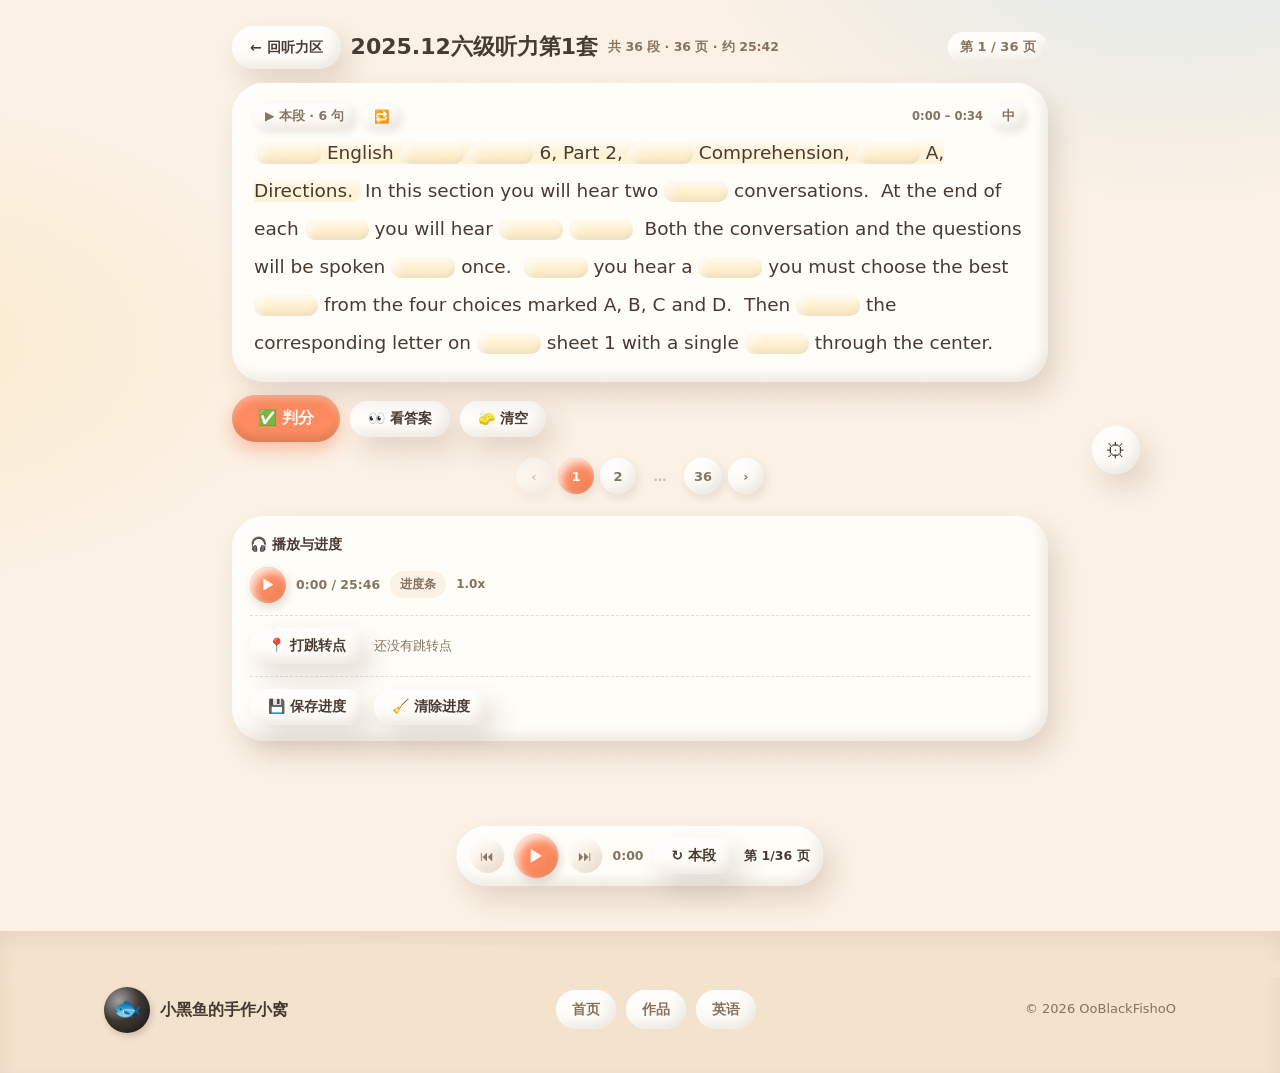
==== english/listening/cet6-202512-set1/index.html @ 692b30ed "新增：2025.12 六级听力第 2 套练习与英语区入口" ====
<!DOCTYPE html>
<html lang="zh-CN">
<head>
<meta charset="UTF-8">
<meta name="viewport" content="width=device-width, initial-scale=1.0">
<title>英语听力 · 小黑鱼的手作小窝</title>
<link rel="icon" type="image/svg+xml" href="../../../favicon.svg">
<link rel="stylesheet" href="../../../css/style.css">
<style>
/* ============ 听力练习页（v4）：正文为主，设置收进浮动球 ============ */
.wrap{max-width:860px;margin:0 auto;padding:26px 22px 110px}

/* ---- 顶部细栏 ---- */
.exbar{display:flex;align-items:center;gap:10px;flex-wrap:wrap;margin-bottom:14px}
.exbar .ttl{font-size:clamp(18px,2.6vw,22px);font-weight:900;margin:0;line-height:1.35}
.exbar .meta{font-size:12.5px;font-weight:700;color:var(--ink-soft)}
.exbar .pgn{margin-left:auto;font-size:13px;font-weight:900;color:var(--ink-soft);white-space:nowrap;padding:4px 12px;border-radius:999px;background:var(--white);box-shadow:var(--clay-in-light),var(--clay-in-dark)}

/* ---- 正文卡 ---- */
.paper{padding:18px 22px}
.ppage[hidden]{display:none}
.ppage{animation:pagein .35s var(--spring)}
@keyframes pagein{from{opacity:0;transform:translateY(10px)}to{opacity:1;transform:none}}
.seg{padding:14px 0}
.seg:first-child{padding-top:2px}
.pgsub{font-size:11.5px;font-weight:800;color:var(--ink-soft);letter-spacing:.02em;margin:0 0 2px}
.seg:last-child{padding-bottom:2px}
.seg+.seg{border-top:1px dashed rgba(93,63,43,.18)}
.segbar{display:flex;align-items:center;gap:8px;flex-wrap:wrap;margin-bottom:4px}
.segbtn{font-family:var(--font);font-size:12.5px;font-weight:800;color:var(--ink-soft);
  background:var(--white);border:0;border-radius:999px;padding:5px 11px;cursor:pointer;
  box-shadow:2px 3px 7px rgba(93,63,43,.1),var(--clay-in-light),var(--clay-in-dark);
  transition:transform .18s var(--spring),color .18s,background .18s}
.segbtn:hover{color:var(--ink);transform:translateY(-1px)}
.segbtn:active{transform:scale(.94)}
.seg.looping .loopBtn{background:var(--coral);color:#fff}
.seg .time{font-size:11.5px;font-weight:700;color:var(--ink-soft);margin-left:auto}
.text{font-size:18.5px;line-height:2.05;word-break:break-word}
.srun{display:inline;border-radius:10px;padding:1px 3px;transition:background .25s}
.text.zh-on .srun{display:inline-block;vertical-align:top;max-width:100%}
.srun.cur{background:#FFF3D6;box-shadow:var(--clay-in-light)}
.zh{display:block;font-size:13.5px;color:var(--ink-soft);margin:2px 0 3px;padding-left:9px;
  line-height:1.6;border-left:2px solid rgba(93,63,43,.14)}
.zh.hidden{display:none}

/* ---- 填空框 ---- */
input.blank{border:0;background:#FFF0CC;padding:1px 8px;font-size:16px;font-family:var(--font);
  width:auto;min-width:3.8em;text-align:center;border-radius:10px;color:var(--ink);font-weight:700;
  box-shadow:var(--clay-in-light),inset 0 -3px 6px rgba(93,63,43,.12)}
input.blank:focus{outline:0;background:var(--butter)}
input.blank.ok{background:#DFF5E9;box-shadow:var(--clay-in-light),inset 0 -3px 6px rgba(39,153,84,.22)}
input.blank.bad{background:#FFE4EC;box-shadow:var(--clay-in-light),inset 0 -3px 6px rgba(226,75,74,.22)}

/* ---- 判分操作条 ---- */
.actionbar{display:flex;align-items:center;gap:10px;flex-wrap:wrap;margin:14px 0 0}
.score-chip{display:inline-block;padding:7px 18px;border-radius:999px;background:var(--butter);
  font-weight:900;font-size:13.5px;margin-left:auto;
  box-shadow:var(--clay-in-light),var(--clay-in-dark),3px 5px 10px rgba(93,63,43,.15)}

/* ---- 翻页（窗口 + 省略号） ---- */
.pager{display:flex;align-items:center;justify-content:center;gap:6px;flex-wrap:wrap;margin:16px 0 4px}
.pg{min-width:36px;height:36px;padding:0 10px;border:0;border-radius:999px;background:var(--white);
  color:var(--ink-soft);font-family:var(--font);font-size:13px;font-weight:900;cursor:pointer;
  box-shadow:2px 4px 9px rgba(93,63,43,.12),var(--clay-in-light),var(--clay-in-dark);
  transition:transform .18s var(--spring),background .18s,color .18s}
.pg:hover{transform:translateY(-2px)}
.pg:active{transform:scale(.94)}
.pg.on{background:var(--coral);color:#fff}
.pg:disabled{opacity:.4;cursor:default;transform:none}
.pg.gap{background:none;box-shadow:none;cursor:default;color:var(--ink-soft)}

/* ---- 浮动设置球 ---- */
.fab{position:fixed;right:16px;bottom:92px;z-index:70}
.fab-btn{position:relative;width:48px;height:48px;border:0;border-radius:50%;background:var(--white);
  color:var(--ink);font-size:20px;cursor:pointer;box-shadow:var(--clay-shadow),var(--clay-in-light),var(--clay-in-dark);
  transition:transform .2s var(--spring)}
.fab-btn:hover{transform:translateY(-2px) rotate(8deg)}
.fab-btn:active{transform:scale(.94)}
.fab-panel{position:absolute;right:0;bottom:58px;width:min(320px,calc(100vw - 28px));max-height:82vh;overflow:auto;
  background:var(--white);border-radius:20px;padding:14px 16px;
  box-shadow:0 18px 44px rgba(93,63,43,.28),var(--clay-in-light);
  opacity:0;transform:translateY(10px) scale(.97);transform-origin:bottom right;
  pointer-events:none;transition:opacity .2s,transform .22s var(--spring)}
.fab.open .fab-panel{opacity:1;transform:none;pointer-events:auto}
.fp-head{display:flex;align-items:center;justify-content:space-between;font-size:14px;font-weight:900;margin-bottom:8px}
.fp-close{border:0;background:none;font-size:18px;line-height:1;color:var(--ink-soft);cursor:pointer;padding:0 2px}
.fp-group{padding-top:10px;border-top:1px dashed rgba(93,63,43,.16)}
.fp-group:first-of-type{border-top:0;padding-top:0}
.fp-label{font-size:11.5px;font-weight:900;color:var(--ink-soft);margin-bottom:6px}
.fp-chips{display:flex;flex-wrap:wrap;gap:5px}
.opt{border:0;border-radius:999px;padding:5px 10px;font-family:var(--font);font-size:12px;font-weight:800;
  color:var(--ink-soft);background:var(--bg);cursor:pointer;transition:background .18s,color .18s,transform .18s var(--spring)}
.opt:hover{transform:translateY(-1px);color:var(--ink)}
.opt.on{background:var(--coral);color:#fff}
.fp-more{border:0;background:none;padding:0;font-family:var(--font);font-size:11.5px;font-weight:900;
  color:var(--ink-soft);cursor:pointer;margin-top:8px}
.fp-more:hover{color:var(--ink)}
.fp-adv{margin-top:8px;display:flex;flex-direction:column;gap:8px}
.fp-adv[hidden]{display:none}
.fp-row{display:flex;align-items:center;gap:6px;flex-wrap:wrap;font-size:12px;font-weight:800;color:var(--ink-soft)}
.fp-row input[type=number]{width:58px;padding:4px 8px;border:0;border-radius:999px;background:var(--bg);
  font-family:var(--font);font-size:12px;font-weight:800;color:var(--ink);text-align:center;box-shadow:var(--clay-in-light)}
.fp-row input[type=number]:disabled{opacity:.45}

/* ---- 页底：播放与进度卡片 ---- */
.toolcard{margin-top:22px;padding:16px 18px}
.tc-head{font-size:14px;font-weight:900;margin-bottom:10px}
.tc-row{display:flex;align-items:center;gap:10px;flex-wrap:wrap;font-size:12.5px}
.tc-row+.tc-row{margin-top:12px;padding-top:12px;border-top:1px dashed rgba(93,63,43,.18)}
.tc-time{font-size:12.5px;font-weight:800;color:var(--ink-soft);font-variant-numeric:tabular-nums;white-space:nowrap}
.tc-rate{font-size:12px;font-weight:900;color:var(--ink-soft)}
.tc-marks{display:flex;flex-wrap:wrap;align-items:center;gap:8px}
.tc-row[hidden]{display:none}
.tc-row.markform{gap:8px}
.tc-row.markform .marktime{font-weight:900;color:var(--ink-soft);white-space:nowrap}
.tc-row.markform input[type=text]{flex:1;min-width:130px;border:0;border-radius:999px;padding:6px 13px;
  font-family:var(--font);font-size:12.5px;font-weight:800;color:var(--ink);
  background:var(--bg);box-shadow:var(--clay-in-light),inset 0 -2px 5px rgba(93,63,43,.12)}
.tc-row.markform input[type=text]:focus{outline:0;background:var(--butter)}
.tc-row.markform input[type=text]::placeholder{font-weight:700;color:var(--ink-soft);opacity:.75}
#audio{display:none}
#seek{flex:1;min-width:120px;height:10px;appearance:none;border-radius:999px;background:var(--bg);
  box-shadow:inset 2px 2px 5px rgba(93,63,43,.14),inset -2px -2px 5px #fff;cursor:pointer}
#seek::-webkit-slider-thumb{appearance:none;width:20px;height:20px;border-radius:50%;background:var(--coral);
  box-shadow:var(--clay-in-light),2px 3px 7px rgba(93,63,43,.25)}
#seek::-moz-range-thumb{width:20px;height:20px;border:0;border-radius:50%;background:var(--coral);
  box-shadow:2px 3px 7px rgba(93,63,43,.25)}
.hint{font-size:12.5px;color:var(--ink-soft)}
.mark{display:inline-flex;align-items:center;gap:3px}
.markbtn{border:0;border-radius:999px;padding:5px 11px;font-family:var(--font);font-size:12px;font-weight:800;
  color:var(--ink);background:var(--bg);cursor:pointer;
  box-shadow:var(--clay-in-light),var(--clay-in-dark);
  transition:transform .16s var(--spring),background .16s}
.markbtn:hover{transform:translateY(-1px);background:var(--butter)}
.markbtn:active{transform:scale(.94)}
.mark .del{cursor:pointer;color:var(--coral-deep);font-size:15px;font-weight:900;padding:0 2px;line-height:1}

/* ---- 吸底迷你播放条 ---- */
.minibar{position:fixed;left:50%;bottom:14px;transform:translate(-50%,140%);z-index:60;
  display:flex;align-items:center;gap:10px;padding:8px 14px;background:var(--white);border-radius:999px;
  box-shadow:var(--clay-shadow),var(--clay-in-light),var(--clay-in-dark);
  transition:transform .35s var(--spring);max-width:calc(100% - 20px)}
.minibar.show{transform:translate(-50%,0)}
.minibar .mb-time{font-size:12.5px;font-weight:800;color:var(--ink-soft);font-variant-numeric:tabular-nums}
.minibar .mb-page{font-size:12.5px;font-weight:800;color:var(--ink)}
.mb-main{width:44px;height:44px;flex:none;border:0;border-radius:50%;background:var(--coral);color:#fff;
  font-size:17px;line-height:1;cursor:pointer;box-shadow:var(--clay-in-light),var(--clay-in-dark),2px 4px 10px rgba(93,63,43,.2);
  transition:transform .18s var(--spring),background .18s}
.mb-main:hover{transform:translateY(-1px)}
.mb-main:active{transform:scale(.9)}
.mb-main.small{width:36px;height:36px;font-size:15px}
.mb-nav{width:34px;height:34px;flex:none;border:0;border-radius:50%;background:var(--bg);color:var(--ink-soft);
  font-size:14px;line-height:1;cursor:pointer;box-shadow:var(--clay-in-light),var(--clay-in-dark);
  transition:transform .18s var(--spring),color .18s}
.mb-nav:hover{color:var(--ink);transform:translateY(-1px)}
.mb-nav:active{transform:scale(.9)}

/* ---- 轻提示 ---- */
.toast{position:fixed;left:50%;bottom:158px;transform:translate(-50%,12px);z-index:90;
  background:var(--ink);color:var(--bg);font-size:13px;font-weight:800;padding:9px 18px;border-radius:999px;
  opacity:0;pointer-events:none;transition:opacity .2s,transform .25s var(--spring)}
.toast.show{opacity:.94;transform:translate(-50%,0)}

@media (max-width:600px){
  .wrap{padding:18px 14px 108px}
  .paper{padding:12px 14px}
  .text{font-size:16.5px;line-height:2}
  .pg{min-width:32px;height:32px;font-size:12px}
  .score-chip{margin-left:0}
  .fab{bottom:84px;right:12px}
}
@media (min-width:1040px){
  .fab{top:50%;bottom:auto;right:calc(50vw - 500px);transform:translateY(-50%)}
  .fab-panel{top:50%;bottom:auto;transform:translateY(-50%) scale(.97);transform-origin:right center}
  .fab.open .fab-panel{transform:translateY(-50%)}
}
@media (prefers-reduced-motion: reduce){
  .ppage{animation:none}
  .fab-panel,.drawer,.toast,.minibar{transition:none}
}
</style>
</head>
<body data-page="english">

<div class="wrap">
  <div class="exbar">
    <a class="clay-btn ghost small" href="../../listening.html">← 回听力区</a>
    <h1 class="ttl" id="ex-title">听力练习</h1>
    <span class="meta" id="ex-meta"></span>
    <span class="pgn" id="pageno">第 1 / 1 页</span>
  </div>

  <div class="clay-card paper" id="pages"></div>

  <div class="actionbar">
    <button class="clay-btn" id="check">✅ 判分</button>
    <button class="clay-btn ghost small" id="show">👀 看答案</button>
    <button class="clay-btn ghost small" id="clear">🧽 清空</button>
    <span class="score-chip" id="score" style="display:none"></span>
  </div>

  <div class="pager">
    <button class="pg" id="prevPage" title="上一页">‹</button>
    <span id="pgnums" style="display:contents"></span>
    <button class="pg" id="nextPage" title="下一页">›</button>
  </div>

  <div class="clay-card toolcard">
    <div class="tc-head">🎧 播放与进度</div>
    <div class="tc-row">
      <button class="mb-main small" id="tcPlay" type="button" title="播放 / 暂停">▶</button>
      <span class="tc-time" id="tcTime">0:00 / 0:00</span>
      <button class="opt" id="seekToggle" type="button">进度条</button>
      <span class="tc-rate" id="tcRate">1.0x</span>
    </div>
    <div class="tc-row" id="seekRow" hidden>
      <input type="range" id="seek" min="0" max="1000" step="1" value="0" aria-label="播放进度">
    </div>
    <div class="tc-row">
      <button class="clay-btn ghost small" id="addMark" type="button">📍 打跳转点</button>
      <span id="marks" class="tc-marks"></span>
    </div>
    <div class="tc-row markform" id="markForm" hidden>
      <span class="marktime" id="markTime"></span>
      <input type="text" id="markLabel" placeholder="起个名字，如：第 3 段开始">
      <button class="clay-btn ghost small" id="markCancel" type="button">取消</button>
      <button class="clay-btn small" id="markOk" type="button">保存</button>
    </div>
    <div class="tc-row">
      <button class="clay-btn ghost small" id="saveNow" type="button">💾 保存进度</button>
      <button class="clay-btn ghost small" id="clearProg" type="button">🧹 清除进度</button>
      <span class="hint" id="progInfo"></span>
    </div>
    <audio id="audio" preload="metadata"></audio>
  </div>
</div>

<!-- 浮动设置球 -->
<div class="fab" id="fab">
  <div class="fab-panel" id="fabPanel">
    <div class="fp-head"><span>⚙ 练习设置</span><button class="fp-close" id="fpClose" type="button" title="收起">×</button></div>

    <div class="fp-group">
      <div class="fp-label">每页</div>
      <div class="fp-chips" id="pageChips">
        <button class="opt" type="button" data-page="q">一页一材料</button>
        <button class="opt" type="button" data-page="1">1 段</button>
        <button class="opt" type="button" data-page="2">2 段</button>
        <button class="opt" type="button" data-page="3">3 段</button>
        <button class="opt" type="button" data-page="4">4 段</button>
      </div>
    </div>

    <div class="fp-group">
      <div class="fp-label">每段设置</div>
      <div class="fp-chips" id="segChips">
        <button class="opt" type="button" data-seg="full">无限制</button>
        <button class="opt" type="button" data-seg="pause">按停顿</button>
        <button class="opt" type="button" data-seg="1">逐句</button>
        <button class="opt" type="button" data-seg="2">2 句</button>
        <button class="opt" type="button" data-seg="3">3 句</button>
        <button class="opt" type="button" data-seg="4">4 句</button>
        <button class="opt" type="button" data-seg="6">6 句</button>
        <button class="opt" type="button" data-seg="8">8 句</button>
        <button class="opt" type="button" data-seg="12">12 句</button>
      </div>
    </div>

    <div class="fp-group">
      <div class="fp-label">播放速度</div>
      <div class="fp-chips" id="rateChips">
        <button class="opt" type="button" data-rate="0.5">0.5x</button>
        <button class="opt" type="button" data-rate="0.75">0.75x</button>
        <button class="opt" type="button" data-rate="1">1.0x</button>
        <button class="opt" type="button" data-rate="1.25">1.25x</button>
        <button class="opt" type="button" data-rate="1.5">1.5x</button>
      </div>
    </div>

    <div class="fp-group">
      <div class="fp-label">挖空密度</div>
      <div class="fp-chips" id="blankChips">
        <button class="opt" type="button" data-blank="low">少</button>
        <button class="opt" type="button" data-blank="mid">中</button>
        <button class="opt" type="button" data-blank="high">多</button>
      </div>
    </div>

    <div class="fp-group">
      <button class="fp-more" id="advToggle" type="button">高级 ›</button>
      <div class="fp-adv" id="advBox" hidden>
        <div class="fp-row"><span>挖空方式</span>
          <span class="fp-chips" id="modeChips">
            <button class="opt" type="button" data-mode="random">随机</button>
            <button class="opt" type="button" data-mode="everyN">每隔 N 词</button>
            <button class="opt" type="button" data-mode="rare">生词优先</button>
          </span>
        </div>
        <div class="fp-row"><span>每隔</span><input type="number" id="everyN" min="1" max="30" value="7"><span>个词挖一个</span></div>
        <div class="fp-chips">
          <button class="opt" type="button" id="skipChip">跳过短词</button>
          <button class="opt" type="button" id="followChip">自动滚到当前句</button>
        </div>
        <div class="fp-row"><span>自定义段长</span><input type="number" id="customSeg" min="1" max="12" value="5">
          <button class="opt" type="button" id="applyCustom">应用</button></div>
        <div class="fp-chips"><button class="opt" type="button" id="reblank">🔁 重新挖空</button></div>
      </div>
    </div>

    <div class="fp-group">
      <div class="fp-chips"><button class="opt" type="button" id="openPlayer">🎧 全文播放器 / 跳转点 / 进度</button></div>
    </div>
  </div>

  <button class="fab-btn" id="fabBtn" type="button" aria-expanded="false" aria-controls="fabPanel" title="练习设置">⚙</button>
</div>

<!-- 吸底迷你播放条 -->
<div class="minibar" id="minibar">
  <button class="mb-nav" id="mb-prev" type="button" title="上一句">⏮</button>
  <button class="mb-main" id="mb-play" type="button" title="播放 / 暂停">▶</button>
  <button class="mb-nav" id="mb-next" type="button" title="下一句">⏭</button>
  <span class="mb-time" id="mb-time">0:00</span>
  <button class="clay-btn ghost small" id="mb-replay" type="button">↻ 本句</button>
  <span class="mb-page" id="mb-page"></span>
</div>

<div class="toast" id="toast"></div>

<footer class="footer">
  <svg class="footer-wave" viewBox="0 0 1440 46" preserveAspectRatio="none" aria-hidden="true">
    <path d="M0,46 C240,6 480,6 720,26 C960,46 1200,10 1440,30 L1440,46 Z" fill="#F3E3CC"/>
  </svg>
  <div class="footer-inner">
    <div class="footer-logo"><span class="ava">🐟</span><span>小黑鱼的手作小窝</span></div>
    <div class="footer-links">
      <a href="../../../index.html">首页</a>
      <a href="../../../works.html">作品</a>
      <a href="../../../english.html">英语</a>
    </div>
    <p class="footer-copy">© 2026 OoBlackFishoO</p>
  </div>
</footer>

<script src="data.js"></script>
<script src="../../../js/clay.js"></script>
<script>
/* ============================================================
   听力练习页（v4）
   - 正文为唯一主角；段长/速度/挖空/播放器全收进右下浮动设置球
   - 设置全站共享（localStorage: listen-settings-v1），进度按练习独立（listen2.<hash>）
   - 段长 1~12 句可选（另支持自定义），填空 id 用「全局句号.词号」，改段长不丢答案
   数据：window.__EXERCISE__ = { title, audio, paragraphsPerPage,
          paragraphs:[{sentences:[{start,end,words:[{w,s,e}],zh}]}] }
   ============================================================ */
(function () {
  "use strict";
  var EX = window.__EXERCISE__ || {};
  var PARAS = EX.paragraphs || [];
  var FLAT = [];
  PARAS.forEach(function (p) {
    p.sentences.forEach(function (s) { s._fi = FLAT.length; FLAT.push(s); });
  });

  var SEGS = [], PAGES = [], NP = 1;
  var reduce = window.matchMedia("(prefers-reduced-motion: reduce)").matches;
  var $ = function (id) { return document.getElementById(id); };
  var audio = $("audio");

  var page = 0, curSen = null, loopSeg = null;
  var MARKS = [], STORE_KEY = null, SET_KEY = "listen-settings-v2";
  var lastAuto = 0, saveTimer = null, toastTimer = null;
  var holdPage = false;      /* 手动翻页后先不跟着音频自动跳页 */

  /* 全站共享的设置：page = 每页放什么，seg = 段内怎么切 */
  var SET = { page: "q", seg: "full", rate: 1, follow: true, blank: "mid", mode: "random", skip: true, everyN: 7 };
  var DENSITY = { low: 25, mid: 45, high: 70 };
  var DENSITY_LABEL = { low: "少（25%）", mid: "中（45%）", high: "多（70%）" };

  /* ---------- 工具 ---------- */
  function norm(w) { return w.toLowerCase().replace(/[^a-z0-9']/g, ""); }
  function fmt(sec) { sec = Math.max(0, Math.round(sec)); return Math.floor(sec / 60) + ":" + String(sec % 60).padStart(2, "0"); }
  /* 填空框宽度：按「答案」和「已输入的文本」实际像素宽度自适应 */
  var MEAS = null;
  function textW(t) {
    t = t || "";
    if (!MEAS) {
      MEAS = document.createElement("span");
      MEAS.style.cssText = "position:absolute;left:-9999px;top:0;visibility:hidden;white-space:pre;font-weight:700;font-size:16px;font-family:" +
        (getComputedStyle(document.body).fontFamily || "sans-serif");
      document.body.appendChild(MEAS);
    }
    MEAS.textContent = t;
    return MEAS.getBoundingClientRect().width;
  }
  function fitBlank(inp, forAnswer) {
    var v = forAnswer ? (inp.dataset.ans || "") : (inp.value || "");
    /* 空着就是默认小方块（删空即缩回）；有内容才按实际像素加宽，打多长显示多长 */
    inp.style.width = v.trim() ? Math.ceil(textW(v) + 18) + "px" : "64px";
  }
  /* 跳转播放：等元数据就绪再设 currentTime，避免「点哪段都从头播」 */
  function seekPlay(t) {
    holdPage = false;
    var go = function () {
      try { audio.currentTime = Math.max(0, t); } catch (e) {}
      var p = audio.play();
      if (p && p.catch) p.catch(function () {});
    };
    if (audio.readyState >= 1) go();
    else audio.addEventListener("loadedmetadata", go, { once: true });
  }
  function hash(s) { var h = 0; for (var i = 0; i < s.length; i++) h = (h * 31 + s.charCodeAt(i)) >>> 0; return h.toString(36); }
  var STOP = new Set(("a an the and or but if then else of to in on at by for with from as is are was were be been being am do does did have has had i you he she it we they me him her us them my your his their our its this that these those not no will would can could should may might must shall too very just so such up down out off over under again more most other some any all each every both few little much who whom which what when where why how").split(" "));

  function toast(msg) {
    var t = $("toast");
    t.textContent = msg;
    t.classList.add("show");
    clearTimeout(toastTimer);
    toastTimer = setTimeout(function () { t.classList.remove("show"); }, 2200);
  }

  /* ---------- 标题与时长 ---------- */
  document.title = (EX.title || "听力练习") + " · 小黑鱼的手作小窝";
  $("ex-title").textContent = EX.title || "听力练习";
  var totalDur = 0;
  FLAT.forEach(function (s) { if (s.end > totalDur) totalDur = s.end; });
  if (EX.audio) audio.src = EX.audio;

  /* ---------- 设置持久化（全站共享） ---------- */
  function loadSettings() {
    try {
      var raw = localStorage.getItem(SET_KEY);
      if (!raw) return;
      var o = JSON.parse(raw);
      for (var k in SET) { if (o[k] !== undefined && o[k] !== null) SET[k] = o[k]; }
    } catch (e) {}
  }
  function saveSettings() {
    try { localStorage.setItem(SET_KEY, JSON.stringify(SET)); } catch (e) {}
  }
  function syncChips() {
    var pageBtns = $("pageChips").querySelectorAll(".opt");
    for (var p = 0; p < pageBtns.length; p++) pageBtns[p].classList.toggle("on", pageBtns[p].dataset.page === String(SET.page));
    var segBtns = $("segChips").querySelectorAll(".opt");
    for (var i = 0; i < segBtns.length; i++) segBtns[i].classList.toggle("on", segBtns[i].dataset.seg === String(SET.seg));
    var rateBtns = $("rateChips").querySelectorAll(".opt");
    for (var j = 0; j < rateBtns.length; j++) rateBtns[j].classList.toggle("on", Number(rateBtns[j].dataset.rate) === Number(SET.rate));
    var blankBtns = $("blankChips").querySelectorAll(".opt");
    for (var k = 0; k < blankBtns.length; k++) blankBtns[k].classList.toggle("on", blankBtns[k].dataset.blank === SET.blank);
    var modeBtns = $("modeChips").querySelectorAll(".opt");
    for (var m = 0; m < modeBtns.length; m++) modeBtns[m].classList.toggle("on", modeBtns[m].dataset.mode === SET.mode);
    $("skipChip").classList.toggle("on", !!SET.skip);
    $("followChip").classList.toggle("on", !!SET.follow);
    $("everyN").value = SET.everyN;
    $("everyN").disabled = SET.mode !== "everyN";
    audio.playbackRate = Number(SET.rate) || 1;
    $("tcRate").textContent = (Number(SET.rate) === 1 ? "1.0" : String(SET.rate)) + "x";
    saveSettings();
  }

  /* ---------- 材料：播报标记硬断 ---------- */
  var QBREAK = /^(Questions?|Section|Conversation|Passage|Recording)\b/i;
  function buildMats() {
    var mats = [], cur = [];
    FLAT.forEach(function (s) {
      if (cur.length && QBREAK.test((s.text || "").trim())) { mats.push(cur); cur = []; }
      cur.push(s);
    });
    if (cur.length) mats.push(cur);
    return mats;
  }

  /* ---------- 每段设置：无限制 / 按停顿 / 每 N 句 ---------- */
  var PAGE_CAP = 24;      /* 一页最多句数；「无限制」就按它把段填满 */
  function splitMaterial(arr) {
    var res = [], i;
    if (SET.seg === "full") {
      for (i = 0; i < arr.length; i += PAGE_CAP) res.push(arr.slice(i, i + PAGE_CAP));
      return res;
    }
    if (SET.seg !== "pause") {
      var n = Math.min(12, Math.max(1, parseInt(SET.seg, 10) || 1));
      for (i = 0; i < arr.length; i += n) res.push(arr.slice(i, i + n));
      return res;
    }
    var part = [], t0 = arr[0].start;
    arr.forEach(function (s) {
      if (part.length) {
        var prev = part[part.length - 1];
        if (s.start - prev.end > 1.5 || part.length >= 4 || prev.end - t0 > 40) {
          res.push(part); part = []; t0 = s.start;
        }
      }
      part.push(s);
    });
    if (part.length) res.push(part);
    return res;
  }

  /* ---------- 组装段与页 ---------- */
  function buildSegs() {
    SEGS = []; PAGES = [];
    var mats = buildMats();
    mats.forEach(function (m) {
      var units = splitMaterial(m).map(function (u) { return { sentences: u }; });
      if (SET.page !== "q") { units.forEach(function (u) { SEGS.push(u); }); return; }
      /* 一页一材料：超过 PAGE_CAP 句就在段边界处分页，标注「本材料 k/n」 */
      var chunks = [], cur = [], cnt = 0;
      units.forEach(function (u) {
        if (cnt && cnt + u.sentences.length > PAGE_CAP) { chunks.push(cur); cur = []; cnt = 0; }
        cur.push(u); cnt += u.sentences.length;
      });
      if (cur.length) chunks.push(cur);
      chunks.forEach(function (c, ci) {
        c.forEach(function (u) { SEGS.push(u); });
        PAGES.push({ segs: c, sub: chunks.length > 1 ? (ci + 1) + "/" + chunks.length : null });
      });
    });
    if (SET.page !== "q") {
      var per = Math.max(1, parseInt(SET.page, 10) || 1);
      for (var j = 0; j < SEGS.length; j += per) PAGES.push({ segs: SEGS.slice(j, j + per), sub: null });
    }
    NP = Math.max(PAGES.length, 1);
    page = Math.min(page, NP - 1);
    $("ex-meta").textContent = "共 " + SEGS.length + " 段 · " + NP + " 页 · 约 " + fmt(totalDur);
  }

  /* ---------- 挖空 ---------- */
  var BLANKS = {};
  function densityVal() {
    if (SET.mode === "everyN") return Math.min(30, Math.max(1, parseInt(SET.everyN, 10) || 7));
    return DENSITY[SET.blank] || 45;
  }
  function blankSelection() {
    var mode = SET.mode, skip = !!SET.skip, d = densityVal();
    var all = [], freq = {};
    FLAT.forEach(function (s) {
      (s.words || []).forEach(function (w, wi) {
        if (!/[A-Za-z0-9]/.test(w.w)) return;
        var low = w.w.toLowerCase();
        freq[low] = (freq[low] || 0) + 1;
        all.push({ id: s._fi + "." + wi, low: low, len: w.w.length });
      });
    });
    all.forEach(function (o) { o.f = freq[o.low]; });
    var sel = {};
    if (mode === "everyN") {
      var N = d, counter = 0;
      all.forEach(function (o) {
        if (skip && (o.len < 3 || STOP.has(o.low))) return;
        counter++; if (counter % N === 0) sel[o.id] = 1;
      });
    } else if (mode === "rare") {
      var cands = all.filter(function (o) { return !(skip && (o.len < 4 || STOP.has(o.low))); });
      cands.sort(function (a, b) { return (a.f - b.f) || (b.len - a.len); });
      var k = Math.max(1, Math.floor(d / 100 * cands.length));
      cands.slice(0, k).forEach(function (o) { sel[o.id] = 1; });
    } else {
      all.forEach(function (o) {
        if (skip && (o.len < 3 || STOP.has(o.low))) return;
        if (Math.random() < d / 100) sel[o.id] = 1;
      });
    }
    return sel;
  }

  /* ---------- 渲染正文 ---------- */
  var SENTENCES = [];       /* {el,start,end,page} 跟听高亮 */
  function appendWords(host, s, sel) {
    (s.words || []).forEach(function (w, wi) {
      var gid = s._fi + "." + wi;
      if (sel[gid]) {
        BLANKS[gid] = w.w;
        var inp = document.createElement("input");
        inp.className = "blank"; inp.dataset.id = gid; inp.dataset.ans = w.w;
        fitBlank(inp);
        inp.setAttribute("aria-label", "填空");
        inp.setAttribute("autocomplete", "off");
        inp.setAttribute("autocorrect", "off");
        inp.setAttribute("autocapitalize", "off");
        inp.spellcheck = false;
        host.appendChild(inp);
      } else {
        host.appendChild(document.createTextNode(w.w));
      }
      host.appendChild(document.createTextNode(" "));
    });
    if (!s.words || !s.words.length) host.textContent = s.text || "";
  }

  function renderPages(sel) {
    var host = $("pages"); host.innerHTML = ""; SENTENCES = []; BLANKS = {};
    PAGES.forEach(function (pgo, pi) {
      var pg = document.createElement("div");
      pg.className = "ppage"; pg.hidden = pi !== 0;
      if (pgo.sub) {
        var sub = document.createElement("div");
        sub.className = "pgsub"; sub.textContent = "本材料 · " + pgo.sub;
        pg.appendChild(sub);
      }
      pgo.segs.forEach(function (seg) {
        var sents = seg.sentences;
        var multi = sents.length > 1;
        var box = document.createElement("div");
        box.className = "seg";
        var t0 = sents[0].start, t1 = sents[sents.length - 1].end;
        var bar = document.createElement("div"); bar.className = "segbar";
        bar.innerHTML = '<button class="segbtn play" type="button">▶ ' + (multi ? ("本段 · " + sents.length + " 句") : "本句") + '</button>' +
          '<button class="segbtn loopBtn" type="button" title="循环' + (multi ? "本段" : "这句") + '">🔁</button>' +
          '<span class="time">' + fmt(t0) + ' – ' + fmt(t1) + '</span>';
        var hasZh = sents.some(function (s) { return s.zh; });
        if (hasZh) {
          var zb = document.createElement("button");
          zb.className = "segbtn zhBtn"; zb.type = "button"; zb.textContent = "中";
          bar.appendChild(zb);
        }
        var text = document.createElement("div"); text.className = "text";
        var zhs = [], spans = [];
        sents.forEach(function (s) {
          var sp = document.createElement("span"); sp.className = "srun";
          text.appendChild(sp); text.appendChild(document.createTextNode(" "));
          spans.push(sp);
          appendWords(sp, s, sel);
          if (s.zh) {
            var zh = document.createElement("span"); zh.className = "zh hidden"; zh.textContent = s.zh;
            sp.appendChild(zh); zhs.push(zh);
          }
        });
        box.appendChild(bar); box.appendChild(text);
        bar.querySelector(".play").addEventListener("click", function () { seekPlay(t0); });
        bar.querySelector(".loopBtn").addEventListener("click", function () {
          var on = !box.classList.contains("looping");
          box.classList.toggle("looping", on);
          if (on) { loopSeg = { start: t0, end: t1 }; seekPlay(t0); }
          else if (loopSeg && loopSeg.start === t0) { loopSeg = null; }
        });
        var zhB = bar.querySelector(".zhBtn");
        if (zhB) zhB.addEventListener("click", function () {
          var on = !text.classList.contains("zh-on");
          text.classList.toggle("zh-on", on);
          zhB.classList.toggle("on", on);
          zhs.forEach(function (z) { z.classList.toggle("hidden", !on); });
        });
        pg.appendChild(box);
        sents.forEach(function (s, idx) {
          SENTENCES.push({ el: spans[idx], idx: s._fi, start: s.start, end: s.end, page: pi, segStart: t0, segLen: sents.length });
        });
      });
      host.appendChild(pg);
    });
    showPage(page, false);
  }

  /* ---------- 翻页：窗口 + 省略号 ---------- */
  function pageList(n, cur) {
    var out = [], i;
    if (n <= 7) { for (i = 0; i < n; i++) out.push(i); return out; }
    var idx = [0, n - 1];
    for (var d = -1; d <= 1; d++) {
      var p = cur + d;
      if (p >= 0 && p < n && idx.indexOf(p) < 0) idx.push(p);
    }
    idx.sort(function (a, b) { return a - b; });
    var res = [];
    idx.forEach(function (v, k) {
      if (k > 0 && v - idx[k - 1] > 1) res.push(-1);
      res.push(v);
    });
    return res;
  }
  function renderPager() {
    var box = $("pgnums"); box.innerHTML = "";
    pageList(NP, page).forEach(function (v) {
      var b = document.createElement("button");
      b.type = "button"; b.className = "pg";
      if (v === -1) {
        b.classList.add("gap"); b.textContent = "…"; b.disabled = true;
      } else {
        b.textContent = String(v + 1);
        b.title = "第 " + (v + 1) + " 页";
        if (v === page) b.classList.add("on");
        b.addEventListener("click", (function (k) { return function () { showPage(k, true); }; })(v));
      }
      box.appendChild(b);
    });
    $("prevPage").disabled = page === 0;
    $("nextPage").disabled = page === NP - 1;
  }

  /* 翻页不抢滚动：只有翻页按钮会跑出视口时才滚，且只滚到「刚好看见」 */
  function keepPagerInView() {
    var bar = document.querySelector(".pager");
    if (!bar) return;
    var r = bar.getBoundingClientRect(), vh = window.innerHeight, dy = 0;
    if (r.bottom > vh - 12) dy = r.bottom - vh + 12;
    else if (r.top < 12) dy = r.top - 12;
    if (dy) window.scrollBy({ top: dy, behavior: reduce ? "auto" : "smooth" });
  }

  function showPage(n, scroll) {
    page = Math.max(0, Math.min(NP - 1, n));
    var pgs = document.querySelectorAll(".ppage");
    for (var i = 0; i < pgs.length; i++) pgs[i].hidden = i !== page;
    document.querySelectorAll(".srun.cur").forEach(function (el) { el.classList.remove("cur"); });
    document.querySelectorAll(".seg.looping").forEach(function (el) { el.classList.remove("looping"); });
    curSen = null; loopSeg = null;
    $("pageno").textContent = "第 " + (page + 1) + " / " + NP + " 页";
    $("mb-page").textContent = "第 " + (page + 1) + "/" + NP + " 页";
    var segMulti = PAGES[page].segs.some(function (g) { return g.sentences.length > 1; });
    $("mb-replay").textContent = segMulti ? "↻ 本段" : "↻ 本句";
    renderPager();
    if (scroll !== false) { holdPage = true; keepPagerInView(); }
    updateFollow(true);
    saveState(true);
  }
  $("prevPage").addEventListener("click", function () { showPage(page - 1, true); });
  $("nextPage").addEventListener("click", function () { showPage(page + 1, true); });
  document.addEventListener("keydown", function (e) {
    var tag = document.activeElement && document.activeElement.tagName;
    if (tag === "INPUT" || tag === "TEXTAREA" || tag === "SELECT") return;
    if (e.key === "ArrowLeft") showPage(page - 1, true);
    else if (e.key === "ArrowRight") showPage(page + 1, true);
  });

  /* ---------- 跟听 ---------- */
  function updateFollow(force) {
    if (!SENTENCES.length) return;
    var t = audio.currentTime, found = null;
    for (var i = 0; i < SENTENCES.length; i++) {
      var s = SENTENCES[i];
      if (t >= s.start && t < s.end) { found = s; break; }
    }
    /* 播到下一段材料（下一页）时自动翻页；手动翻过页就先不跟，等用户再点播放/跳转 */
    if (!force && !holdPage && !audio.paused && found && found.page !== page) {
      showPage(found.page, false);
      var typing0 = document.activeElement && document.activeElement.tagName === "INPUT";
      if (SET.follow && !reduce && !typing0) found.el.scrollIntoView({ block: "center", behavior: "smooth" });
    }
    if (found !== curSen || force) {
      if (curSen) curSen.el.classList.remove("cur");
      curSen = found;
      if (curSen) {
        curSen.el.classList.add("cur");
        var typing = document.activeElement && document.activeElement.tagName === "INPUT";
        if (SET.follow && !reduce && !force && !typing) {
          curSen.el.scrollIntoView({ block: "center", behavior: "smooth" });
        }
      }
    }
  }

  /* 页底播放卡：自绘进度条 */
  var dragging = false;
  function dur() { return isFinite(audio.duration) && audio.duration > 0 ? audio.duration : totalDur; }
  function syncTransport() {
    $("tcTime").textContent = fmt(audio.currentTime) + " / " + fmt(dur());
    if (!dragging) $("seek").value = Math.round(audio.currentTime / Math.max(1, dur()) * 1000);
  }
  $("seek").addEventListener("pointerdown", function () { dragging = true; });
  $("seek").addEventListener("pointerup", function () { dragging = false; });
  $("seek").addEventListener("change", function () { dragging = false; });
  $("seek").addEventListener("input", function () {
    var d = dur();
    if (!d) return;
    holdPage = false;
    try { audio.currentTime = this.value / 1000 * d; } catch (e) {}
  });
  $("tcPlay").addEventListener("click", function () { $("mb-play").click(); });
  $("seekToggle").addEventListener("click", function () {
    var row = $("seekRow");
    row.hidden = !row.hidden;
    this.classList.toggle("on", !row.hidden);
  });
  audio.addEventListener("loadedmetadata", syncTransport);
  audio.addEventListener("timeupdate", function () {
    if (loopSeg && !audio.paused && audio.currentTime >= loopSeg.end) { audio.currentTime = loopSeg.start; }
    updateFollow(false);
    $("mb-time").textContent = fmt(audio.currentTime);
    syncTransport();
    if (!audio.paused && Date.now() - lastAuto > 8000) { lastAuto = Date.now(); saveState(true); }
  });
  audio.addEventListener("play", function () { $("mb-play").textContent = "⏸"; $("tcPlay").textContent = "⏸"; });
  audio.addEventListener("pause", function () { $("mb-play").textContent = "▶"; $("tcPlay").textContent = "▶"; saveState(true); });
  window.addEventListener("beforeunload", function () { saveState(true); });

  /* ---------- 迷你播放条 ---------- */
  $("mb-play").addEventListener("click", function () {
    if (audio.paused) { loopSeg = null; holdPage = false; audio.play(); } else audio.pause();
  });
  $("mb-replay").addEventListener("click", function () {
    /* 真·本段：从当前句所在段的段首重播；没有当前句就取本页第一段 */
    var t;
    if (curSen && curSen.page === page) t = curSen.segStart;
    else {
      var f = null;
      for (var i = 0; i < SENTENCES.length; i++) if (SENTENCES[i].page === page) { f = SENTENCES[i]; break; }
      t = f ? f.segStart : (MARKS.length ? MARKS[MARKS.length - 1].t : 0);
    }
    seekPlay(t);
  });
  /* 上一句 / 下一句：按句时间轴走，跨页时自动翻页 */
  function curIdx() {
    if (curSen) return curSen.idx;
    var t = audio.currentTime, best = -1, bestD = Infinity;
    SENTENCES.forEach(function (s) {
      if (s.page !== page) return;
      var d = Math.abs(s.start - t);
      if (d < bestD) { bestD = d; best = s.idx; }
    });
    return best;
  }
  function stepSen(dir) {
    var i = curIdx();
    if (i < 0) return;
    var j = Math.max(0, Math.min(FLAT.length - 1, i + dir));
    if (j === i) return;
    var pg = page;
    for (var k = 0; k < SENTENCES.length; k++) if (SENTENCES[k].idx === j) { pg = SENTENCES[k].page; break; }
    if (pg !== page) showPage(pg, true);
    seekPlay(FLAT[j].start);
  }
  $("mb-prev").addEventListener("click", function () { stepSen(-1); });
  $("mb-next").addEventListener("click", function () { stepSen(1); });
  $("minibar").classList.add("show");

  /* ---------- 浮动球 ---------- */
  var fab = $("fab"), fabBtn = $("fabBtn"), hideTimer = null;
  function setFab(open) {
    fab.classList.toggle("open", open);
    fabBtn.setAttribute("aria-expanded", open ? "true" : "false");
  }
  fabBtn.addEventListener("click", function () { setFab(!fab.classList.contains("open")); });
  $("fpClose").addEventListener("click", function () { setFab(false); });
  fab.addEventListener("pointerenter", function (e) { if (e.pointerType === "mouse") { clearTimeout(hideTimer); setFab(true); } });
  fab.addEventListener("pointerleave", function (e) {
    if (e.pointerType === "mouse") { hideTimer = setTimeout(function () { setFab(false); }, 280); }
  });
  document.addEventListener("keydown", function (e) { if (e.key === "Escape") setFab(false); });
  document.addEventListener("click", function (e) {
    if (!fab.contains(e.target) && fab.classList.contains("open")) setFab(false);
  });

  /* ---------- 设置项事件 ---------- */
  function rebuildBlanks(msg) {
    var kept = collect(), n = Object.keys(kept).length;
    renderPages(blankSelection());
    applyAnswers(kept);
    $("score").style.display = "none";
    showPage(page, false);
    saveState(true);
    if (msg) toast(msg + "（共 " + Object.keys(BLANKS).length + " 空" + (n ? "，保留 " + n + " 个已填" : "") + "）");
  }
  function changeSeg() {
    var kept = collect();
    buildSegs();
    renderPages(BLANKS);
    applyAnswers(kept);
    $("score").style.display = "none";
    showPage(page, false);
    saveState(true);
  }

  $("pageChips").addEventListener("click", function (e) {
    var b = e.target.closest(".opt"); if (!b) return;
    SET.page = b.dataset.page;
    syncChips(); changeSeg();
  });
  $("segChips").addEventListener("click", function (e) {
    var b = e.target.closest(".opt"); if (!b) return;
    SET.seg = b.dataset.seg;
    syncChips(); changeSeg();
  });
  $("rateChips").addEventListener("click", function (e) {
    var b = e.target.closest(".opt"); if (!b) return;
    SET.rate = Number(b.dataset.rate);
    syncChips();
  });
  $("blankChips").addEventListener("click", function (e) {
    var b = e.target.closest(".opt"); if (!b) return;
    if (SET.mode === "everyN") { toast("当前是「每隔 N 词」，密度档位不生效"); return; }
    SET.blank = b.dataset.blank;
    syncChips();
    rebuildBlanks("已按" + DENSITY_LABEL[SET.blank] + "重新挖空");
  });
  $("modeChips").addEventListener("click", function (e) {
    var b = e.target.closest(".opt"); if (!b) return;
    SET.mode = b.dataset.mode;
    syncChips();
    rebuildBlanks("已切换为「" + b.textContent + "」");
  });
  $("everyN").addEventListener("change", function () {
    SET.everyN = Math.min(30, Math.max(1, parseInt(this.value, 10) || 7));
    this.value = SET.everyN;
    if (SET.mode === "everyN") rebuildBlanks("已按每 " + SET.everyN + " 词挖一个重新挖空");
    saveSettings();
  });
  $("skipChip").addEventListener("click", function () {
    SET.skip = !SET.skip; syncChips(); rebuildBlanks("已" + (SET.skip ? "开启" : "关闭") + "跳过短词");
  });
  $("followChip").addEventListener("click", function () { SET.follow = !SET.follow; syncChips(); saveState(true); });
  $("applyCustom").addEventListener("click", function () {
    var n = Math.min(12, Math.max(1, parseInt($("customSeg").value, 10) || 5));
    $("customSeg").value = n;
    SET.seg = String(n);
    syncChips(); changeSeg();
  });
  $("reblank").addEventListener("click", function () {
    rebuildBlanks("已重新挖空");
  });
  $("advToggle").addEventListener("click", function () {
    var box = $("advBox");
    box.hidden = !box.hidden;
    this.textContent = box.hidden ? "高级 ›" : "收起 ‹";
  });

  /* ---------- 页底播放卡片 ---------- */
  $("openPlayer").addEventListener("click", function () {
    setFab(false);
    document.querySelector(".toolcard").scrollIntoView({ block: "center", behavior: reduce ? "auto" : "smooth" });
  });

  /* ---------- 跳转点 ---------- */
  function renderMarks() {
    var box = $("marks"); box.innerHTML = "";
    if (!MARKS.length) { box.innerHTML = '<span class="hint">还没有跳转点</span>'; return; }
    MARKS.forEach(function (m, i) {
      var wrap = document.createElement("span"); wrap.className = "mark";
      var b = document.createElement("button"); b.className = "markbtn"; b.type = "button";
      b.textContent = "📍 " + fmt(m.t) + " " + (m.label || "");
      b.addEventListener("click", function () { seekPlay(m.t); });
      var del = document.createElement("span"); del.className = "del"; del.textContent = "×"; del.title = "删除";
      del.addEventListener("click", function () { MARKS.splice(i, 1); renderMarks(); saveState(true); });
      wrap.appendChild(b); wrap.appendChild(del); box.appendChild(wrap);
    });
  }
  $("addMark").addEventListener("click", function () {
    $("markTime").textContent = "⏱ " + fmt(audio.currentTime) + "（" + (page + 1) + "/" + NP + " 页）";
    $("markLabel").value = fmt(audio.currentTime);
    $("markForm").hidden = false;
    setTimeout(function () { $("markLabel").focus(); $("markLabel").select(); }, 60);
  });
  function closeMark() { $("markForm").hidden = true; }
  $("markCancel").addEventListener("click", closeMark);
  $("markLabel").addEventListener("keydown", function (e) {
    if (e.key === "Enter") $("markOk").click();
    else if (e.key === "Escape") closeMark();
  });
  $("markOk").addEventListener("click", function () {
    var label = ($("markLabel").value || "").trim() || fmt(audio.currentTime);
    MARKS.push({ t: Math.round(audio.currentTime * 100) / 100, label: label });
    MARKS.sort(function (a, b) { return a.t - b.t; });
    renderMarks(); saveState(false);
    closeMark();
  });

  /* ---------- 进度（每个练习独立） ---------- */
  function collect() {
    var o = {};
    document.querySelectorAll("input.blank").forEach(function (i) { if (i.value.trim() !== "") o[i.dataset.id] = i.value; });
    return o;
  }
  function saveState(silent) {
    if (!STORE_KEY) return;
    try {
      localStorage.setItem(STORE_KEY, JSON.stringify({
        t: audio.currentTime, page: page, blanks: BLANKS, marks: MARKS, ans: collect()
      }));
      if (!silent) $("progInfo").textContent = "已保存（" + fmt(audio.currentTime) + "）";
    } catch (e) { if (!silent) $("progInfo").textContent = "无法保存进度"; }
  }
  function scheduleSave() { clearTimeout(saveTimer); saveTimer = setTimeout(function () { saveState(false); }, 700); }
  function applyAnswers(ans) {
    if (!ans) return 0;
    var n = 0;
    document.querySelectorAll("input.blank").forEach(function (i) {
      if (Object.prototype.hasOwnProperty.call(ans, i.dataset.id)) { i.value = ans[i.dataset.id]; fitBlank(i); n++; }
    });
    return n;
  }
  function loadState() {
    var st = null;
    try { var raw = localStorage.getItem(STORE_KEY); if (raw) st = JSON.parse(raw); } catch (e) {}
    if (!st) return false;
    MARKS = st.marks || []; renderMarks();
    buildSegs();
    renderPages(st.blanks || {});
    var n = applyAnswers(st.ans);
    if (typeof st.t === "number" && st.t > 1) {
      var restore = function () { try { audio.currentTime = st.t; } catch (e) {} };
      if (audio.readyState >= 1) restore();
      else audio.addEventListener("loadedmetadata", restore, { once: true });
    }
    if (typeof st.page === "number") showPage(st.page, false);
    $("progInfo").textContent = "已恢复上次进度：" + n + " 个已填答案";
    return true;
  }
  document.addEventListener("input", function (e) {
    if (e.target.classList && e.target.classList.contains("blank")) { fitBlank(e.target); scheduleSave(); }
  });
  $("saveNow").addEventListener("click", function () { saveState(false); });
  $("clearProg").addEventListener("click", function () {
    try { localStorage.removeItem(STORE_KEY); } catch (e) {}
    MARKS = []; renderMarks(); $("progInfo").textContent = "已清除本次进度";
  });

  /* ---------- 判分 ---------- */
  $("check").addEventListener("click", function () {
    var ins = document.querySelectorAll("input.blank"), correct = 0, filled = 0;
    var pageTotal = 0, pageOk = 0;
    ins.forEach(function (inp) {
      var onCurPage = inp.closest(".ppage") && !inp.closest(".ppage").hidden;
      var ans = inp.dataset.ans, val = inp.value.trim();
      inp.classList.remove("ok", "bad");
      if (val === "") { if (onCurPage) pageTotal++; return; }
      filled++; if (onCurPage) pageTotal++;
      if (norm(ans) === norm(val)) { inp.classList.add("ok"); correct++; if (onCurPage) pageOk++; }
      else { inp.classList.add("bad"); }
    });
    $("score").textContent = "本页 " + pageOk + "/" + pageTotal + " · 全篇 " + correct + "/" + filled + "（共 " + ins.length + " 空）";
    $("score").style.display = "inline-block";
    saveState(true);
  });
  $("show").addEventListener("click", function () {
    document.querySelectorAll("input.blank").forEach(function (i) {
      i.value = i.dataset.ans; i.classList.remove("bad"); i.classList.add("ok"); fitBlank(i, true);
    });
    $("score").textContent = "已展示全部答案"; $("score").style.display = "inline-block";
  });
  $("clear").addEventListener("click", function () {
    document.querySelectorAll("input.blank").forEach(function (i) {
      i.value = ""; i.classList.remove("ok", "bad"); fitBlank(i);
    });
    $("score").textContent = ""; $("score").style.display = "none";
    saveState(true);
  });

  /* ---------- 启动 ---------- */
  loadSettings();
  syncChips();
  renderMarks();
  syncTransport();
  if (!FLAT.length) {
    $("pages").innerHTML = '<div class="tip-card"><span class="ico">⚠️</span><span>没有找到练习数据（data.js 缺失或为空）。</span></div>';
    $("ex-meta").textContent = "";
  } else {
    STORE_KEY = "listen2." + hash((EX.title || "") + Math.round(totalDur) + "|" + FLAT.length);
    if (!loadState()) {
      buildSegs();
      renderPages(blankSelection());
    }
  }
})();
</script>
</body>
</html>
---- css/style.css ----
/* ============================================================
   小黑鱼的手作小窝 · 黏土风设计系统
   配色基准：奶油底 + 炭黑鱼身 + 珊瑚橙鱼鳍 + 柔和糖果色
   改颜色只需改 :root 里的变量
   ============================================================ */

:root {
  --bg: #FBF1E4;            /* 页面奶油底色 */
  --bg-deep: #F3E3CC;       /* 深一点的奶油（页脚） */
  --ink: #45392F;           /* 主文字：暖棕黑 */
  --ink-soft: #85715F;      /* 次要文字 */
  --white: #FFFDF8;         /* 卡片奶白 */

  --coral: #FF8A5E;         /* 珊瑚橙（主强调色） */
  --coral-deep: #F2703F;
  --butter: #FFD97E;        /* 奶油黄 */
  --mint: #7FD8AC;          /* 薄荷绿 */
  --sky: #9ED4F2;           /* 天空蓝 */
  --lilac: #C9B6F0;         /* 淡紫 */
  --pink: #FFB3C7;          /* 樱花粉 */

  --radius-lg: 32px;
  --radius-md: 22px;
  --radius-sm: 14px;

  /* 黏土质感三件套：外投影 + 内高光 + 内暗影 */
  --clay-shadow: 9px 14px 26px rgba(93, 63, 43, .16);
  --clay-shadow-hover: 12px 20px 34px rgba(93, 63, 43, .22);
  --clay-in-light: inset 4px 5px 9px rgba(255, 255, 255, .8);
  --clay-in-dark: inset -5px -6px 11px rgba(93, 63, 43, .1);

  /* Q弹回弹曲线 */
  --spring: cubic-bezier(.34, 1.56, .64, 1);

  --font: "Yuanti SC", "YouYuan", "Microsoft YaHei", "PingFang SC", system-ui, sans-serif;
}

* { box-sizing: border-box; }

html { scroll-behavior: smooth; }

body {
  margin: 0;
  font-family: var(--font);
  color: var(--ink);
  line-height: 1.75;
  background:
    radial-gradient(680px 400px at 92% -80px, rgba(158, 212, 242, .30), transparent 70%),
    radial-gradient(560px 340px at -100px 32%, rgba(255, 217, 126, .22), transparent 70%),
    var(--bg);
  overflow-x: hidden;
}

/* 全局黏土颗粒噪点（很淡） */
body::before {
  content: "";
  position: fixed;
  inset: 0;
  z-index: 999;
  pointer-events: none;
  opacity: .28;
  mix-blend-mode: soft-light;
  background-image: url("data:image/svg+xml,%3Csvg xmlns='http://www.w3.org/2000/svg' width='160' height='160'%3E%3Cfilter id='n'%3E%3CfeTurbulence type='fractalNoise' baseFrequency='0.9' numOctaves='2'/%3E%3C/filter%3E%3Crect width='160' height='160' filter='url(%23n)' opacity='0.55'/%3E%3C/svg%3E");
}

h1, h2, h3 { line-height: 1.3; margin: 0; }
p { margin: 0; }
a { color: inherit; text-decoration: none; }
img { max-width: 100%; }

::selection { background: var(--butter); color: var(--ink); }

/* ---------- 顶部黏土导航 ---------- */
.nav {
  position: sticky;
  top: 14px;
  z-index: 50;
  width: fit-content;
  max-width: calc(100% - 28px);
  margin: 14px auto 0;
  display: flex;
  align-items: center;
  gap: 6px;
  padding: 8px 12px;
  background: var(--white);
  border-radius: 999px;
  box-shadow: var(--clay-shadow), var(--clay-in-light), var(--clay-in-dark);
}

.nav-logo {
  display: flex;
  align-items: center;
  gap: 9px;
  padding: 6px 12px 6px 6px;
  font-weight: 900;
  cursor: pointer;
  user-select: none;
}

.nav-logo .ava {
  width: 38px;
  height: 38px;
  border-radius: 50%;
  line-height: 1;
  padding-bottom: 2px;
  background:
    radial-gradient(circle at 32% 30%, rgba(255, 255, 255, .55), transparent 46%),
    linear-gradient(135deg, #4A443F, #2E2A27);
  box-shadow: inset -2px -3px 6px rgba(0, 0, 0, .35), 2px 3px 6px rgba(93, 63, 43, .25);
  display: grid;
  place-items: center;
  font-size: 19px;
}

.nav-links { display: flex; gap: 4px; flex-wrap: wrap; }

.nav-link {
  padding: 8px 16px;
  border-radius: 999px;
  font-size: 15px;
  font-weight: 700;
  color: var(--ink-soft);
  transition: transform .18s var(--spring), background .18s, color .18s;
}

.nav-link:hover { color: var(--ink); transform: translateY(-2px) scale(1.04); }

.nav-link.active {
  color: #fff;
  background: var(--coral);
  box-shadow: inset 0 3px 5px rgba(255, 255, 255, .4), inset 0 -4px 6px rgba(0, 0, 0, .12), 2px 4px 8px rgba(242, 112, 63, .35);
}

/* ---------- 通用板块 ---------- */
.section { max-width: 1120px; margin: 0 auto; padding: 66px 24px 10px; }

.section-head { display: flex; align-items: center; gap: 14px; margin-bottom: 26px; flex-wrap: wrap; }

.badge {
  display: inline-flex;
  align-items: center;
  gap: 6px;
  padding: 6px 16px;
  border-radius: 999px;
  font-size: 13px;
  font-weight: 800;
  color: var(--ink);
  box-shadow: var(--clay-in-light), var(--clay-in-dark), 3px 5px 10px rgba(93, 63, 43, .12);
}

.badge.coral { background: var(--coral); color: #fff; }
.badge.butter { background: var(--butter); }
.badge.mint { background: var(--mint); }
.badge.sky { background: var(--sky); }
.badge.lilac { background: var(--lilac); }
.badge.pink { background: var(--pink); }

.section-head h2 { font-size: clamp(26px, 4.4vw, 36px); font-weight: 900; }
.section-head .sub { color: var(--ink-soft); font-size: 15px; }

/* ---------- 卡片网格 ---------- */
.cards {
  display: grid;
  grid-template-columns: repeat(auto-fit, minmax(280px, 1fr));
  gap: 22px;
}

/* ---------- 黏土卡片 ---------- */
.clay-card {
  position: relative;
  display: block;            /* 卡片常是 <a>，必须块级，否则行内盒换行错乱 */
  background: var(--white);
  border-radius: var(--radius-lg);
  padding: 26px;
  box-shadow: var(--clay-shadow), var(--clay-in-light), var(--clay-in-dark);
  transition: transform .3s var(--spring), box-shadow .3s;
  will-change: transform;
}

a.clay-card:hover { transform: translateY(-6px); box-shadow: var(--clay-shadow-hover), var(--clay-in-light), var(--clay-in-dark); }

.clay-card .card-top {
  display: flex;
  align-items: center;
  justify-content: space-between;
  gap: 12px;
  margin-bottom: 12px;
}

/* 图标与标题并排：标题占中间弹性空间，徽章固定在右 */
.card-top .clay-icon { width: 54px; height: 54px; font-size: 27px; border-radius: 18px; }
.card-top h3 { flex: 1; min-width: 0; line-height: 1.35; }
.card-top .badge { flex: none; }

.clay-icon {
  width: 62px;
  height: 62px;
  border-radius: 22px;
  display: grid;
  place-items: center;
  font-size: 30px;
  line-height: 1;               /* emoji 字体行高会把它顶偏，锁死行高 */
  flex: none;
  box-shadow: var(--clay-in-light), var(--clay-in-dark), 3px 5px 10px rgba(93, 63, 43, .14);
}

/* Windows 的 emoji 墨迹普遍偏左下，做一点光学校正把字形推回中心 */
.clay-icon { padding-bottom: 4px; text-indent: 2px; }

.clay-card h3 { font-size: 19px; font-weight: 900; }
.clay-card .desc { color: var(--ink-soft); font-size: 14.5px; margin-top: 8px; }

.chips { display: flex; gap: 8px; flex-wrap: wrap; margin-top: 16px; }

.chip {
  padding: 4px 13px;
  border-radius: 999px;
  font-size: 12.5px;
  font-weight: 700;
  color: var(--ink);
  background: var(--bg);
  box-shadow: var(--clay-in-light), var(--clay-in-dark);
}

.tint-coral { background: #FFE3D5; }
.tint-butter { background: #FFF0CC; }
.tint-mint { background: #DFF5E9; }
.tint-sky { background: #DFEEF9; }
.tint-lilac { background: #ECE4FA; }
.tint-pink { background: #FFE4EC; }

/* 占位卡片（虚线） */
.clay-card.placeholder {
  border: 3px dashed rgba(93, 63, 43, .25);
  box-shadow: none;
  background: rgba(255, 253, 248, .55);
  display: flex;
  flex-direction: column;
  align-items: center;
  justify-content: center;
  text-align: center;
  min-height: 220px;
  gap: 8px;
  color: var(--ink-soft);
}
.clay-card.placeholder .q { font-size: 40px; }

/* ---------- 按钮 ---------- */
.clay-btn {
  display: inline-flex;
  align-items: center;
  gap: 9px;
  padding: 13px 26px;
  border: 0;
  border-radius: 999px;
  font-family: var(--font);
  font-size: 15.5px;
  font-weight: 800;
  color: #fff;
  background: var(--coral);
  cursor: pointer;
  box-shadow: 0 8px 18px rgba(242, 112, 63, .4), inset 0 4px 7px rgba(255, 255, 255, .38), inset 0 -5px 9px rgba(0, 0, 0, .14);
  transition: transform .18s var(--spring), box-shadow .18s, filter .18s;
  user-select: none;
}

.clay-btn:hover { transform: translateY(-3px) scale(1.03); filter: saturate(1.08); }
.clay-btn.pressed, .clay-btn:active { transform: scale(.93); }

.clay-btn.ghost {
  color: var(--ink);
  background: var(--white);
  box-shadow: var(--clay-shadow), var(--clay-in-light), var(--clay-in-dark);
}

.clay-btn.small { padding: 9px 18px; font-size: 14px; }

/* ---------- 首页 Hero ---------- */
.hero {
  max-width: 1120px;
  margin: 0 auto;
  padding: 56px 24px 10px;
  display: grid;
  grid-template-columns: 1.05fr .95fr;
  gap: 30px;
  align-items: center;
}

.hero-text .badge { margin-bottom: 20px; }

.hero-text h1 {
  font-size: clamp(34px, 6vw, 56px);
  font-weight: 900;
  letter-spacing: .01em;
  margin-bottom: 18px;
}

.hero-text h1 .name {
  color: var(--coral-deep);
  text-shadow: 2px 3px 0 rgba(255, 217, 126, .55);
}

.hero-text .intro { font-size: 17px; color: var(--ink-soft); max-width: 30em; }
.hero-text .intro b { color: var(--ink); }

.hero-cta { display: flex; gap: 14px; flex-wrap: wrap; margin-top: 30px; }

/* 3D 鱼舞台 */
.hero-stage {
  position: relative;
  min-height: 440px;
  border-radius: var(--radius-lg);
  background:
    radial-gradient(340px 260px at 70% 18%, rgba(255, 255, 255, .5), transparent 60%),
    linear-gradient(175deg, #DCEEFB 0%, #C4E0F4 55%, #B8D9F0 100%);
  box-shadow: var(--clay-shadow), var(--clay-in-light), inset 0 -10px 22px rgba(93, 63, 43, .07);
  overflow: hidden;
  cursor: grab;
}

.hero-stage:active { cursor: grabbing; }

.hero-stage canvas { display: block; width: 100%; height: 100%; position: absolute; inset: 0; }

.stage-hint {
  position: absolute;
  left: 50%;
  bottom: 16px;
  transform: translateX(-50%);
  padding: 7px 18px;
  border-radius: 999px;
  font-size: 13px;
  font-weight: 700;
  color: var(--ink-soft);
  background: rgba(255, 253, 248, .82);
  box-shadow: var(--clay-in-light), 2px 4px 8px rgba(93, 63, 43, .12);
  pointer-events: none;
  white-space: nowrap;
}

/* 鱼的对话气泡 */
.fish-say {
  position: absolute;
  top: 14%;
  right: 8%;
  padding: 10px 20px;
  border-radius: 20px;
  border-bottom-right-radius: 6px;
  font-weight: 800;
  font-size: 15px;
  color: var(--ink);
  background: var(--white);
  box-shadow: var(--clay-shadow), var(--clay-in-light);
  opacity: 0;
  transform: scale(.6) translateY(10px);
  transition: opacity .25s, transform .3s var(--spring);
  pointer-events: none;
  z-index: 3;
}

.fish-say.show { opacity: 1; transform: scale(1) translateY(0); }

/* 3D 不可用时的后备大鱼 */
.hero-stage.no3d { display: grid; place-items: center; }
.hero-stage.no3d .fish-fallback {
  font-size: 130px;
  filter: drop-shadow(8px 14px 18px rgba(93, 63, 43, .25));
  cursor: pointer;
  user-select: none;
}
.fish-fallback.squish { display: inline-block; animation: squish .45s var(--spring); }

@keyframes squish {
  0% { transform: scale(1, 1); }
  35% { transform: scale(1.18, .78); }
  65% { transform: scale(.92, 1.1); }
  100% { transform: scale(1, 1); }
}

/* ---------- B站板块 ---------- */
.bili-card {
  display: grid;
  grid-template-columns: auto 1fr;
  gap: 26px;
  align-items: center;
}

.bili-ava {
  width: 108px;
  height: 108px;
  border-radius: 38px;
  object-fit: cover;
  padding: 7px;
  background: var(--white);
  box-shadow: var(--clay-in-light), var(--clay-in-dark), 4px 6px 12px rgba(93, 63, 43, .14);
}

.bili-videos { display: grid; grid-template-columns: repeat(auto-fit, minmax(210px, 1fr)); gap: 18px; margin-top: 24px; }

.video-slot {
  position: relative;
  aspect-ratio: 16 / 10;
  border-radius: var(--radius-md);
  background: #E7EFF6 url("data:image/svg+xml,%3Csvg xmlns='http://www.w3.org/2000/svg' width='60' height='60' viewBox='0 0 60 60'%3E%3Ccircle cx='30' cy='30' r='14' fill='%23FF8A5E'/%3E%3Cpolygon points='27,24 38,30 27,36' fill='%23fff'/%3E%3C/svg%3E") center no-repeat;
  box-shadow: var(--clay-in-light), var(--clay-in-dark);
  overflow: hidden;
}

.video-slot iframe { position: absolute; inset: 0; width: 100%; height: 100%; border: 0; }

/* ---------- 游戏区 ---------- */
.game-wrap {
  position: relative;
  border-radius: var(--radius-lg);
  background: linear-gradient(178deg, #E4F2FA, #D3E8F5);
  box-shadow: var(--clay-in-light), inset 0 -10px 20px rgba(93, 63, 43, .06), var(--clay-shadow);
  overflow: hidden;
  touch-action: manipulation;
}

.game-wrap canvas { display: block; width: 100%; }

.game-hud {
  position: absolute;
  top: 16px;
  left: 16px;
  right: 16px;
  display: flex;
  align-items: center;
  gap: 12px;
  flex-wrap: wrap;
  pointer-events: none;
}

.game-hud > * { pointer-events: auto; }

.score-chip {
  padding: 8px 20px;
  border-radius: 999px;
  background: var(--butter);
  font-weight: 900;
  font-size: 16px;
  box-shadow: var(--clay-in-light), var(--clay-in-dark), 3px 5px 10px rgba(93, 63, 43, .15);
  transition: transform .18s var(--spring);
}

.score-chip.bump { transform: scale(1.18) rotate(-3deg); }

/* ---------- 提示卡 ---------- */
.tip-card {
  display: flex;
  gap: 16px;
  align-items: flex-start;
  background: #FFF6DE;
  border-radius: var(--radius-md);
  padding: 20px 24px;
  font-size: 14.5px;
  color: var(--ink);
  box-shadow: var(--clay-in-light), var(--clay-in-dark), 4px 6px 12px rgba(93, 63, 43, .1);
}

.tip-card .ico { font-size: 26px; flex: none; }
.tip-card code { background: rgba(255,255,255,.75); padding: 1px 8px; border-radius: 8px; font-size: 13px; }

/* ---------- 页脚 ---------- */
.footer {
  margin-top: 80px;
  background: var(--bg-deep);
  box-shadow: inset 0 8px 18px rgba(93, 63, 43, .08);
}

.footer-wave { display: block; width: 100%; height: 46px; margin-top: 60px; }

.footer-inner {
  max-width: 1120px;
  margin: 0 auto;
  padding: 10px 24px 40px;
  display: flex;
  align-items: center;
  justify-content: space-between;
  gap: 18px;
  flex-wrap: wrap;
}

.footer-logo {
  display: flex;
  align-items: center;
  gap: 10px;
  font-weight: 900;
  cursor: pointer;
  user-select: none;
}

.footer-logo .ava {
  width: 46px;
  height: 46px;
  border-radius: 50%;
  display: grid;
  place-items: center;
  line-height: 1;
  padding-bottom: 2px;
  font-size: 23px;
  background: radial-gradient(circle at 32% 30%, rgba(255, 255, 255, .5), transparent 46%), linear-gradient(135deg, #4A443F, #2E2A27);
  box-shadow: inset -2px -3px 6px rgba(0, 0, 0, .35), 2px 3px 6px rgba(93, 63, 43, .22);
  transition: transform .2s var(--spring);
}

.footer-logo.poked .ava { animation: wob .5s var(--spring); }

@keyframes wob {
  0% { transform: rotate(0); }
  25% { transform: rotate(-14deg) scale(1.12, .88); }
  55% { transform: rotate(10deg) scale(.9, 1.12); }
  100% { transform: rotate(0); }
}

.footer-links { display: flex; gap: 10px; flex-wrap: wrap; }
.footer-links a {
  padding: 7px 16px;
  border-radius: 999px;
  font-size: 14px;
  font-weight: 700;
  color: var(--ink-soft);
  background: var(--white);
  box-shadow: var(--clay-in-light), var(--clay-in-dark);
  transition: transform .18s var(--spring), color .18s;
}
.footer-links a:hover { transform: translateY(-3px); color: var(--ink); }

.footer-copy { color: var(--ink-soft); font-size: 13px; }

/* ---------- 进场动画 ---------- */
.pop { opacity: 0; transform: translateY(22px) scale(.92); }
.pop.in { opacity: 1; transform: none; transition: opacity .5s ease, transform .55s var(--spring); transition-delay: var(--d, 0s); }

/* ---------- 响应式 ---------- */
@media (max-width: 880px) {
  .hero { grid-template-columns: 1fr; padding-top: 34px; }
  .hero-stage { order: -1; min-height: 340px; }
  .bili-card { grid-template-columns: 1fr; text-align: center; }
  .bili-card .left { display: flex; flex-direction: column; align-items: center; }
  .section { padding: 48px 18px 6px; }
}

@media (max-width: 480px) {
  .nav {
    gap: 2px;
    padding: 5px 7px;
    top: 8px;
    max-width: calc(100% - 16px);
    flex-wrap: nowrap;
    overflow: hidden;          /* 极窄时绝不换行撑高，也不会溢出 */
  }
  .nav-links { flex-wrap: nowrap; gap: 0; }
  .nav-link { padding: 7px 9px; font-size: 13px; }
  .nav-logo { padding: 4px 8px 4px 4px; }
  .nav-logo span.name { display: none; }
  .nav-logo .ava { width: 32px; height: 32px; font-size: 16px; }
}

/* ---------- 减少动态 ---------- */
@media (prefers-reduced-motion: reduce) {
  html { scroll-behavior: auto; }
  *, *::before, *::after { animation: none !important; transition: none !important; }
  .pop { opacity: 1; transform: none; }
}
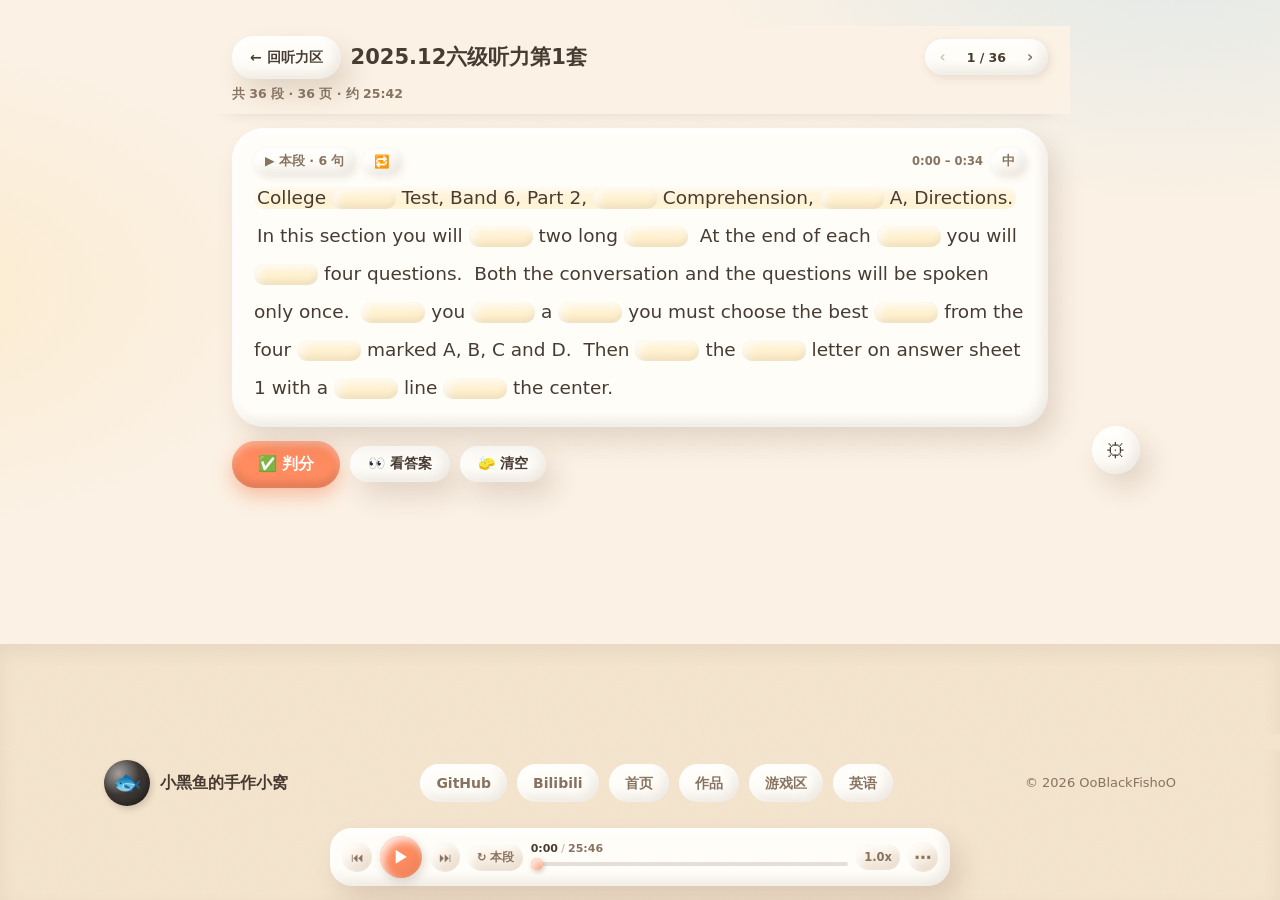
==== commit 109d5942: "全站更新：听力练习页重做播放坞与顶部翻页，黏土泡泡加扫爆与超大泡泡 - 听力：顶部吸顶翻页（页码弹层）、底部唯一播放坞（本句/本段重播、细轨进度、倍速、跳转点面板）、自动保存说明与进场动画；四份模板保" ====
--- a/english/listening/cet6-202512-set1/index.html
+++ b/english/listening/cet6-202512-set1/index.html
@@ -7,17 +7,35 @@
 <link rel="icon" type="image/svg+xml" href="../../../favicon.svg">
 <link rel="stylesheet" href="../../../css/style.css">
 <style>
-/* ============ 听力练习页（v4）：正文为主，设置收进浮动球 ============ */
-.wrap{max-width:860px;margin:0 auto;padding:26px 22px 110px}
-
-/* ---- 顶部细栏 ---- */
-.exbar{display:flex;align-items:center;gap:10px;flex-wrap:wrap;margin-bottom:14px}
-.exbar .ttl{font-size:clamp(18px,2.6vw,22px);font-weight:900;margin:0;line-height:1.35}
-.exbar .meta{font-size:12.5px;font-weight:700;color:var(--ink-soft)}
-.exbar .pgn{margin-left:auto;font-size:13px;font-weight:900;color:var(--ink-soft);white-space:nowrap;padding:4px 12px;border-radius:999px;background:var(--white);box-shadow:var(--clay-in-light),var(--clay-in-dark)}
-
-/* ---- 正文卡 ---- */
-.paper{padding:18px 22px}
+/* ============ 听力练习页（v5）：正文为主；顶部常驻翻页，底部唯一播放坞 ============ */
+:root{--dock-h:78px}
+body{min-height:100vh;display:flex;flex-direction:column}
+.wrap{width:100%;max-width:860px;margin:0 auto;padding:26px 22px calc(var(--dock-h) + 24px);flex:1 0 auto}
+
+/* ---- 顶部细栏（吸顶，翻页常驻） ---- */
+.exbar{position:sticky;top:0;z-index:55;display:flex;align-items:center;gap:8px 10px;flex-wrap:wrap;
+  margin:0 -22px 14px;padding:10px 22px;background:var(--bg);
+  box-shadow:0 12px 18px -20px rgba(93,63,43,.4)}
+.exbar .ttl{flex:1;min-width:0;font-size:clamp(17px,2.4vw,21px);font-weight:900;margin:0;line-height:1.3;
+  overflow:hidden;text-overflow:ellipsis;white-space:nowrap}
+.exbar .meta{flex-basis:100%;font-size:12.5px;font-weight:700;color:var(--ink-soft);margin-top:-4px}
+.pgnav{position:relative;display:flex;align-items:center;gap:2px;flex:none;padding:3px;border-radius:999px;
+  background:var(--white);box-shadow:2px 3px 8px rgba(93,63,43,.12),var(--clay-in-light),var(--clay-in-dark)}
+.pgnav .pg{min-width:30px;height:30px;padding:0 8px;font-size:15px;background:none;box-shadow:none}
+.pgnav .pg:hover{background:var(--bg);transform:none}
+.pgnav .pgnum{min-width:auto;padding:0 7px;font-size:12.5px;color:var(--ink);font-variant-numeric:tabular-nums}
+.pgpop{position:absolute;top:calc(100% + 8px);right:0;width:250px;max-height:min(58vh,320px);overflow:auto;
+  display:grid;grid-template-columns:repeat(6,1fr);gap:5px;
+  padding:10px;border-radius:16px;background:var(--white);box-shadow:0 16px 34px rgba(93,63,43,.22),var(--clay-in-light)}
+.pgpop[hidden]{display:none}
+.pgpop .pg{min-width:0;height:30px;font-size:12px;background:var(--bg);box-shadow:none;color:var(--ink-soft)}
+.pgpop .pg:hover{background:var(--butter);transform:none}
+.pgpop .pg.on{background:var(--coral);color:#fff}
+
+/* ---- 正文卡（带进场：从听力区点进来时轻轻浮现） ---- */
+.paper{padding:18px 22px;animation:rise .55s var(--spring) .04s backwards}
+.actionbar{animation:rise .55s var(--spring) .12s backwards}
+@keyframes rise{from{opacity:0;transform:translateY(18px) scale(.97)}to{opacity:1;transform:none}}
 .ppage[hidden]{display:none}
 .ppage{animation:pagein .35s var(--spring)}
 @keyframes pagein{from{opacity:0;transform:translateY(10px)}to{opacity:1;transform:none}}
@@ -57,20 +75,16 @@
   font-weight:900;font-size:13.5px;margin-left:auto;
   box-shadow:var(--clay-in-light),var(--clay-in-dark),3px 5px 10px rgba(93,63,43,.15)}
 
-/* ---- 翻页（窗口 + 省略号） ---- */
-.pager{display:flex;align-items:center;justify-content:center;gap:6px;flex-wrap:wrap;margin:16px 0 4px}
+/* ---- 翻页按钮底座（顶部页码与数字弹层共用） ---- */
 .pg{min-width:36px;height:36px;padding:0 10px;border:0;border-radius:999px;background:var(--white);
   color:var(--ink-soft);font-family:var(--font);font-size:13px;font-weight:900;cursor:pointer;
   box-shadow:2px 4px 9px rgba(93,63,43,.12),var(--clay-in-light),var(--clay-in-dark);
   transition:transform .18s var(--spring),background .18s,color .18s}
-.pg:hover{transform:translateY(-2px)}
 .pg:active{transform:scale(.94)}
-.pg.on{background:var(--coral);color:#fff}
 .pg:disabled{opacity:.4;cursor:default;transform:none}
-.pg.gap{background:none;box-shadow:none;cursor:default;color:var(--ink-soft)}
 
 /* ---- 浮动设置球 ---- */
-.fab{position:fixed;right:16px;bottom:92px;z-index:70}
+.fab{position:fixed;right:16px;bottom:calc(var(--dock-h) + 14px);z-index:70}
 .fab-btn{position:relative;width:48px;height:48px;border:0;border-radius:50%;background:var(--white);
   color:var(--ink);font-size:20px;cursor:pointer;box-shadow:var(--clay-shadow),var(--clay-in-light),var(--clay-in-dark);
   transition:transform .2s var(--spring)}
@@ -102,29 +116,81 @@
   font-family:var(--font);font-size:12px;font-weight:800;color:var(--ink);text-align:center;box-shadow:var(--clay-in-light)}
 .fp-row input[type=number]:disabled{opacity:.45}
 
-/* ---- 页底：播放与进度卡片 ---- */
-.toolcard{margin-top:22px;padding:16px 18px}
-.tc-head{font-size:14px;font-weight:900;margin-bottom:10px}
-.tc-row{display:flex;align-items:center;gap:10px;flex-wrap:wrap;font-size:12.5px}
-.tc-row+.tc-row{margin-top:12px;padding-top:12px;border-top:1px dashed rgba(93,63,43,.18)}
-.tc-time{font-size:12.5px;font-weight:800;color:var(--ink-soft);font-variant-numeric:tabular-nums;white-space:nowrap}
-.tc-rate{font-size:12px;font-weight:900;color:var(--ink-soft)}
-.tc-marks{display:flex;flex-wrap:wrap;align-items:center;gap:8px}
-.tc-row[hidden]{display:none}
-.tc-row.markform{gap:8px}
-.tc-row.markform .marktime{font-weight:900;color:var(--ink-soft);white-space:nowrap}
-.tc-row.markform input[type=text]{flex:1;min-width:130px;border:0;border-radius:999px;padding:6px 13px;
+/* ---- 底部播放坞（唯一播放入口） ---- */
+.dock{position:fixed;left:50%;bottom:14px;transform:translateX(-50%);z-index:65;
+  width:min(620px,calc(100vw - 20px));padding:8px 12px;border-radius:22px;background:var(--white);
+  box-shadow:var(--clay-shadow),var(--clay-in-light),var(--clay-in-dark);
+  animation:dockin .55s var(--spring) .16s backwards}
+@keyframes dockin{from{opacity:0;transform:translateX(-50%) translateY(18px)}to{opacity:1;transform:translateX(-50%)}}
+.dock-row{display:flex;align-items:center;gap:8px}
+.dock-track{position:relative;flex:1;min-width:64px}
+.dock-time{display:flex;align-items:center;gap:3px;font-size:11px;font-weight:800;line-height:1;
+  color:var(--ink-soft);font-variant-numeric:tabular-nums;margin-bottom:2px}
+.dock-time .now{color:var(--ink)}
+.dock-time .sep{opacity:.45}
+.dock-seek{position:relative;height:16px}
+.dock-seek::before{content:"";position:absolute;left:0;right:0;top:50%;height:4px;margin-top:-2px;
+  border-radius:2px;background:rgba(93,63,43,.16);pointer-events:none}
+.dock-fill{position:absolute;left:0;top:50%;height:4px;margin-top:-2px;border-radius:2px;
+  background:var(--coral);width:0;pointer-events:none}
+#seek{position:relative;display:block;width:100%;height:16px;margin:0;appearance:none;background:transparent;cursor:pointer}
+#seek::-webkit-slider-runnable-track{background:transparent;height:16px}
+#seek::-webkit-slider-thumb{appearance:none;width:12px;height:12px;margin-top:2px;border-radius:50%;background:var(--coral);
+  box-shadow:var(--clay-in-light),1px 2px 5px rgba(93,63,43,.3)}
+#seek::-moz-range-track{background:transparent;height:16px}
+#seek::-moz-range-thumb{width:12px;height:12px;border:0;border-radius:50%;background:var(--coral);
+  box-shadow:1px 2px 5px rgba(93,63,43,.3)}
+.dock-pins{position:absolute;left:0;right:0;bottom:0;height:6px;pointer-events:none}
+.dp-pin{position:absolute;bottom:0;width:5px;height:5px;padding:0;border:0;border-radius:50%;
+  background:rgba(93,63,43,.4);transform:translateX(-50%);cursor:pointer;pointer-events:auto}
+.dp-pin:hover,.dp-pin:focus-visible{background:var(--coral);outline:0}
+.mb-main{width:42px;height:42px;flex:none;border:0;border-radius:50%;background:var(--coral);color:#fff;
+  font-size:17px;line-height:1;cursor:pointer;box-shadow:var(--clay-in-light),var(--clay-in-dark),2px 4px 10px rgba(93,63,43,.2);
+  transition:transform .18s var(--spring),background .18s}
+.mb-main:hover{transform:translateY(-1px)}
+.mb-main:active{transform:scale(.9)}
+.mb-nav{width:30px;height:30px;flex:none;border:0;border-radius:50%;background:var(--bg);color:var(--ink-soft);
+  font-size:13px;line-height:1;cursor:pointer;box-shadow:var(--clay-in-light),var(--clay-in-dark);
+  transition:transform .18s var(--spring),color .18s}
+.mb-nav:hover{color:var(--ink);transform:translateY(-1px)}
+.mb-nav:active{transform:scale(.9)}
+.dock-replay{flex:none;display:inline-flex;align-items:center;gap:3px;padding:6px 9px;border:0;border-radius:999px;
+  background:var(--bg);font-family:var(--font);font-size:11.5px;font-weight:900;color:var(--ink-soft);cursor:pointer;
+  box-shadow:var(--clay-in-light),var(--clay-in-dark);transition:background .16s,color .16s,transform .16s var(--spring)}
+.dock-replay:hover{background:var(--butter);color:var(--ink)}
+.dock-replay:active{transform:scale(.94)}
+.dock-rate{flex:none;padding:6px 8px;border:0;border-radius:999px;background:var(--bg);
+  font-family:var(--font);font-size:11.5px;font-weight:900;color:var(--ink-soft);cursor:pointer;
+  box-shadow:var(--clay-in-light),var(--clay-in-dark);transition:background .16s,color .16s}
+.dock-rate:hover{background:var(--butter);color:var(--ink)}
+.dock-more{flex:none;width:30px;height:30px;border:0;border-radius:50%;background:var(--bg);
+  font-family:var(--font);font-size:17px;font-weight:900;line-height:1;color:var(--ink-soft);cursor:pointer;
+  box-shadow:var(--clay-in-light),var(--clay-in-dark);transition:background .16s,color .16s}
+.dock-more:hover{background:var(--butter);color:var(--ink)}
+.dock-more[aria-expanded="true"]{background:var(--coral);color:#fff}
+.dock-panel{position:absolute;left:0;right:0;bottom:calc(100% + 10px);display:flex;flex-direction:column;gap:10px;
+  padding:14px 16px;border-radius:20px;background:var(--white);
+  box-shadow:0 18px 40px rgba(93,63,43,.26),var(--clay-in-light)}
+.dock-panel[hidden]{display:none}
+.dp-head{display:flex;align-items:center;justify-content:space-between;font-size:13.5px;font-weight:900}
+.dp-close{border:0;background:none;padding:0 2px;font-size:18px;line-height:1;color:var(--ink-soft);cursor:pointer}
+.dp-row{display:flex;align-items:center;gap:8px;flex-wrap:wrap;font-size:12.5px}
+.tc-marks{display:flex;flex-wrap:wrap;align-items:center;gap:6px}
+.dp-form{display:flex;align-items:center;gap:6px;flex-wrap:wrap}
+.dp-form[hidden]{display:none}
+.dp-form .marktime{font-weight:900;color:var(--ink-soft);white-space:nowrap;font-size:12px}
+.dp-form input[type=text]{flex:1;min-width:120px;border:0;border-radius:999px;padding:6px 13px;
   font-family:var(--font);font-size:12.5px;font-weight:800;color:var(--ink);
   background:var(--bg);box-shadow:var(--clay-in-light),inset 0 -2px 5px rgba(93,63,43,.12)}
-.tc-row.markform input[type=text]:focus{outline:0;background:var(--butter)}
-.tc-row.markform input[type=text]::placeholder{font-weight:700;color:var(--ink-soft);opacity:.75}
-#audio{display:none}
-#seek{flex:1;min-width:120px;height:10px;appearance:none;border-radius:999px;background:var(--bg);
-  box-shadow:inset 2px 2px 5px rgba(93,63,43,.14),inset -2px -2px 5px #fff;cursor:pointer}
-#seek::-webkit-slider-thumb{appearance:none;width:20px;height:20px;border-radius:50%;background:var(--coral);
-  box-shadow:var(--clay-in-light),2px 3px 7px rgba(93,63,43,.25)}
-#seek::-moz-range-thumb{width:20px;height:20px;border:0;border-radius:50%;background:var(--coral);
-  box-shadow:2px 3px 7px rgba(93,63,43,.25)}
+.dp-form input[type=text]:focus{outline:0;background:var(--butter)}
+.dp-form input[type=text]::placeholder{font-weight:700;color:var(--ink-soft);opacity:.75}
+.dp-foot{display:flex;align-items:center;gap:10px;flex-wrap:wrap;padding-top:10px;
+  border-top:1px dashed rgba(93,63,43,.18);font-size:12px}
+.dp-foot .hint{margin-right:auto}
+.dp-link{border:0;background:none;padding:0;font-family:var(--font);font-size:12px;font-weight:900;
+  color:var(--ink-soft);cursor:pointer;text-decoration:underline;text-underline-offset:3px}
+.dp-link:hover{color:var(--ink)}
+.dp-link.danger{color:var(--coral-deep)}
 .hint{font-size:12.5px;color:var(--ink-soft)}
 .mark{display:inline-flex;align-items:center;gap:3px}
 .markbtn{border:0;border-radius:999px;padding:5px 11px;font-family:var(--font);font-size:12px;font-weight:800;
@@ -134,40 +200,41 @@
 .markbtn:hover{transform:translateY(-1px);background:var(--butter)}
 .markbtn:active{transform:scale(.94)}
 .mark .del{cursor:pointer;color:var(--coral-deep);font-size:15px;font-weight:900;padding:0 2px;line-height:1}
-
-/* ---- 吸底迷你播放条 ---- */
-.minibar{position:fixed;left:50%;bottom:14px;transform:translate(-50%,140%);z-index:60;
-  display:flex;align-items:center;gap:10px;padding:8px 14px;background:var(--white);border-radius:999px;
-  box-shadow:var(--clay-shadow),var(--clay-in-light),var(--clay-in-dark);
-  transition:transform .35s var(--spring);max-width:calc(100% - 20px)}
-.minibar.show{transform:translate(-50%,0)}
-.minibar .mb-time{font-size:12.5px;font-weight:800;color:var(--ink-soft);font-variant-numeric:tabular-nums}
-.minibar .mb-page{font-size:12.5px;font-weight:800;color:var(--ink)}
-.mb-main{width:44px;height:44px;flex:none;border:0;border-radius:50%;background:var(--coral);color:#fff;
-  font-size:17px;line-height:1;cursor:pointer;box-shadow:var(--clay-in-light),var(--clay-in-dark),2px 4px 10px rgba(93,63,43,.2);
-  transition:transform .18s var(--spring),background .18s}
-.mb-main:hover{transform:translateY(-1px)}
-.mb-main:active{transform:scale(.9)}
-.mb-main.small{width:36px;height:36px;font-size:15px}
-.mb-nav{width:34px;height:34px;flex:none;border:0;border-radius:50%;background:var(--bg);color:var(--ink-soft);
-  font-size:14px;line-height:1;cursor:pointer;box-shadow:var(--clay-in-light),var(--clay-in-dark);
-  transition:transform .18s var(--spring),color .18s}
-.mb-nav:hover{color:var(--ink);transform:translateY(-1px)}
-.mb-nav:active{transform:scale(.9)}
+#audio{display:none}
 
 /* ---- 轻提示 ---- */
-.toast{position:fixed;left:50%;bottom:158px;transform:translate(-50%,12px);z-index:90;
+.toast{position:fixed;left:50%;bottom:calc(var(--dock-h) + 30px);transform:translate(-50%,12px);z-index:90;
   background:var(--ink);color:var(--bg);font-size:13px;font-weight:800;padding:9px 18px;border-radius:999px;
   opacity:0;pointer-events:none;transition:opacity .2s,transform .25s var(--spring)}
 .toast.show{opacity:.94;transform:translate(-50%,0)}
 
+/* 页脚贴底：内容短时不再在页脚下方留一条空带；底部给播放坞留安全区 */
+.footer{margin-top:auto}
+.footer-inner{padding-bottom:calc(var(--dock-h) + 16px)}
+
 @media (max-width:600px){
-  .wrap{padding:18px 14px 108px}
+  .wrap{padding:18px 14px calc(var(--dock-h) + 24px)}
+  .exbar{margin:0 -14px 12px;padding:8px 14px}
+  /* 窄屏：标题跟返回键占第一行（完整可读），页码和统计一起落到第二行 */
+  .exbar .ttl{font-size:16px;min-width:180px}
+  .pgnav{order:2}
+  .pgpop{left:0;right:auto}
+  .exbar .meta{order:3;flex:1 1 auto;margin-top:0}
   .paper{padding:12px 14px}
   .text{font-size:16.5px;line-height:2}
   .pg{min-width:32px;height:32px;font-size:12px}
   .score-chip{margin-left:0}
-  .fab{bottom:84px;right:12px}
+  :root{--dock-h:68px}
+  .dock{bottom:8px;padding:6px 9px;border-radius:18px}
+  .dock-row{gap:6px}
+  .dock-rate{display:none}
+  .dock-replay{padding:6px 8px}
+  .fab{bottom:calc(var(--dock-h) + 10px);right:12px}
+}
+@media (max-width:380px){
+  .mb-nav,.dock-more{width:28px;height:28px}
+  .dock-replay{padding:6px 7px;font-size:11px}
+  .dock-track{min-width:40px}
 }
 @media (min-width:1040px){
   .fab{top:50%;bottom:auto;right:calc(50vw - 500px);transform:translateY(-50%)}
@@ -175,8 +242,8 @@
   .fab.open .fab-panel{transform:translateY(-50%)}
 }
 @media (prefers-reduced-motion: reduce){
-  .ppage{animation:none}
-  .fab-panel,.drawer,.toast,.minibar{transition:none}
+  .paper,.actionbar,.ppage,.dock{animation:none}
+  .fab-panel,.toast,.dock-panel,.pgpop{transition:none}
 }
 </style>
 </head>
@@ -186,52 +253,22 @@
   <div class="exbar">
     <a class="clay-btn ghost small" href="../../listening.html">← 回听力区</a>
     <h1 class="ttl" id="ex-title">听力练习</h1>
+    <div class="pgnav">
+      <button class="pg" id="prevPage" type="button" title="上一页">‹</button>
+      <button class="pg pgnum" id="pageno" type="button" aria-haspopup="true" aria-expanded="false" title="跳到任意页">1 / 1</button>
+      <button class="pg" id="nextPage" type="button" title="下一页">›</button>
+      <div class="pgpop" id="pgnums" hidden></div>
+    </div>
     <span class="meta" id="ex-meta"></span>
-    <span class="pgn" id="pageno">第 1 / 1 页</span>
   </div>
 
-  <div class="clay-card paper" id="pages"></div>
+  <div class="clay-card paper" id="pages" data-no-tilt></div>
 
   <div class="actionbar">
     <button class="clay-btn" id="check">✅ 判分</button>
     <button class="clay-btn ghost small" id="show">👀 看答案</button>
     <button class="clay-btn ghost small" id="clear">🧽 清空</button>
     <span class="score-chip" id="score" style="display:none"></span>
-  </div>
-
-  <div class="pager">
-    <button class="pg" id="prevPage" title="上一页">‹</button>
-    <span id="pgnums" style="display:contents"></span>
-    <button class="pg" id="nextPage" title="下一页">›</button>
-  </div>
-
-  <div class="clay-card toolcard">
-    <div class="tc-head">🎧 播放与进度</div>
-    <div class="tc-row">
-      <button class="mb-main small" id="tcPlay" type="button" title="播放 / 暂停">▶</button>
-      <span class="tc-time" id="tcTime">0:00 / 0:00</span>
-      <button class="opt" id="seekToggle" type="button">进度条</button>
-      <span class="tc-rate" id="tcRate">1.0x</span>
-    </div>
-    <div class="tc-row" id="seekRow" hidden>
-      <input type="range" id="seek" min="0" max="1000" step="1" value="0" aria-label="播放进度">
-    </div>
-    <div class="tc-row">
-      <button class="clay-btn ghost small" id="addMark" type="button">📍 打跳转点</button>
-      <span id="marks" class="tc-marks"></span>
-    </div>
-    <div class="tc-row markform" id="markForm" hidden>
-      <span class="marktime" id="markTime"></span>
-      <input type="text" id="markLabel" placeholder="起个名字，如：第 3 段开始">
-      <button class="clay-btn ghost small" id="markCancel" type="button">取消</button>
-      <button class="clay-btn small" id="markOk" type="button">保存</button>
-    </div>
-    <div class="tc-row">
-      <button class="clay-btn ghost small" id="saveNow" type="button">💾 保存进度</button>
-      <button class="clay-btn ghost small" id="clearProg" type="button">🧹 清除进度</button>
-      <span class="hint" id="progInfo"></span>
-    </div>
-    <audio id="audio" preload="metadata"></audio>
   </div>
 </div>
 
@@ -257,10 +294,7 @@
         <button class="opt" type="button" data-seg="full">无限制</button>
         <button class="opt" type="button" data-seg="pause">按停顿</button>
         <button class="opt" type="button" data-seg="1">逐句</button>
-        <button class="opt" type="button" data-seg="2">2 句</button>
-        <button class="opt" type="button" data-seg="3">3 句</button>
         <button class="opt" type="button" data-seg="4">4 句</button>
-        <button class="opt" type="button" data-seg="6">6 句</button>
         <button class="opt" type="button" data-seg="8">8 句</button>
         <button class="opt" type="button" data-seg="12">12 句</button>
       </div>
@@ -283,6 +317,7 @@
         <button class="opt" type="button" data-blank="low">少</button>
         <button class="opt" type="button" data-blank="mid">中</button>
         <button class="opt" type="button" data-blank="high">多</button>
+        <button class="opt" type="button" data-blank="max">极多</button>
       </div>
     </div>
 
@@ -306,23 +341,49 @@
         <div class="fp-chips"><button class="opt" type="button" id="reblank">🔁 重新挖空</button></div>
       </div>
     </div>
-
-    <div class="fp-group">
-      <div class="fp-chips"><button class="opt" type="button" id="openPlayer">🎧 全文播放器 / 跳转点 / 进度</button></div>
+  </div>
+
+  <button class="fab-btn" id="fabBtn" type="button" aria-expanded="false" aria-controls="fabPanel" title="练习设置">⚙</button>
+</div>
+
+<!-- 底部播放坞：全页唯一播放入口 -->
+<div class="dock" id="dock">
+  <div class="dock-panel" id="dockPanel" hidden>
+    <div class="dp-head"><span>📍 跳转点与进度</span><button class="dp-close" id="dockClose" type="button" title="收起">×</button></div>
+    <div class="dp-row">
+      <button class="markbtn" id="addMark" type="button">📍 在当前位置打点</button>
+      <span id="marks" class="tc-marks"></span>
+    </div>
+    <div class="dp-form" id="markForm" hidden>
+      <span class="marktime" id="markTime"></span>
+      <input type="text" id="markLabel" placeholder="起个名字，如：第 3 段开始">
+      <button class="dp-link" id="markCancel" type="button">取消</button>
+      <button class="clay-btn small" id="markOk" type="button">保存</button>
+    </div>
+    <div class="dp-foot">
+      <span class="hint" id="progInfo">自动保存：播放位置 · 页码 · 答案 · 跳转点</span>
+      <button class="dp-link" id="saveNow" type="button">立即保存</button>
+      <button class="dp-link danger" id="clearProg" type="button">清除进度</button>
     </div>
   </div>
 
-  <button class="fab-btn" id="fabBtn" type="button" aria-expanded="false" aria-controls="fabPanel" title="练习设置">⚙</button>
-</div>
-
-<!-- 吸底迷你播放条 -->
-<div class="minibar" id="minibar">
-  <button class="mb-nav" id="mb-prev" type="button" title="上一句">⏮</button>
-  <button class="mb-main" id="mb-play" type="button" title="播放 / 暂停">▶</button>
-  <button class="mb-nav" id="mb-next" type="button" title="下一句">⏭</button>
-  <span class="mb-time" id="mb-time">0:00</span>
-  <button class="clay-btn ghost small" id="mb-replay" type="button">↻ 本句</button>
-  <span class="mb-page" id="mb-page"></span>
+  <div class="dock-row">
+    <button class="mb-nav" id="mb-prev" type="button" title="上一句">⏮</button>
+    <button class="mb-main" id="mb-play" type="button" title="播放 / 暂停">▶</button>
+    <button class="mb-nav" id="mb-next" type="button" title="下一句">⏭</button>
+    <button class="dock-replay" id="mb-replay" type="button" title="从本句 / 本段开头重播"><span>↻</span><span id="mb-replay-t">本句</span></button>
+    <div class="dock-track">
+      <div class="dock-time"><span class="now" id="mb-time">0:00</span><span class="sep">/</span><span id="tcTime">0:00</span></div>
+      <div class="dock-seek">
+        <span class="dock-fill" id="seekFill"></span>
+        <input type="range" id="seek" min="0" max="1000" step="1" value="0" aria-label="播放进度">
+        <div class="dock-pins" id="pins"></div>
+      </div>
+    </div>
+    <button class="dock-rate" id="tcRate" type="button" title="切换播放速度">1.0x</button>
+    <button class="dock-more" id="dockMore" type="button" aria-expanded="false" aria-controls="dockPanel" title="跳转点与进度">⋯</button>
+  </div>
+  <audio id="audio" preload="metadata"></audio>
 </div>
 
 <div class="toast" id="toast"></div>
@@ -334,8 +395,11 @@
   <div class="footer-inner">
     <div class="footer-logo"><span class="ava">🐟</span><span>小黑鱼的手作小窝</span></div>
     <div class="footer-links">
+      <a href="https://github.com/OoBlackFishoO" target="_blank" rel="noopener">GitHub</a>
+      <a href="https://space.bilibili.com/567414097" target="_blank" rel="noopener">Bilibili</a>
       <a href="../../../index.html">首页</a>
       <a href="../../../works.html">作品</a>
+      <a href="../../../games.html">游戏区</a>
       <a href="../../../english.html">英语</a>
     </div>
     <p class="footer-copy">© 2026 OoBlackFishoO</p>
@@ -374,8 +438,8 @@
 
   /* 全站共享的设置：page = 每页放什么，seg = 段内怎么切 */
   var SET = { page: "q", seg: "full", rate: 1, follow: true, blank: "mid", mode: "random", skip: true, everyN: 7 };
-  var DENSITY = { low: 25, mid: 45, high: 70 };
-  var DENSITY_LABEL = { low: "少（25%）", mid: "中（45%）", high: "多（70%）" };
+  var DENSITY = { low: 25, mid: 45, high: 70, max: 95 };
+  var DENSITY_LABEL = { low: "少（25%）", mid: "中（45%）", high: "多（70%）", max: "极多（95%，接近默写）" };
 
   /* ---------- 工具 ---------- */
   function norm(w) { return w.toLowerCase().replace(/[^a-z0-9']/g, ""); }
@@ -434,6 +498,8 @@
       if (!raw) return;
       var o = JSON.parse(raw);
       for (var k in SET) { if (o[k] !== undefined && o[k] !== null) SET[k] = o[k]; }
+      /* 已下线的段长（2 / 3 / 6 句）回落到 4 句，免得设置里没有任何一项高亮 */
+      if (["2", "3", "6"].indexOf(String(SET.seg)) >= 0) SET.seg = "4";
     } catch (e) {}
   }
   function saveSettings() {
@@ -652,65 +718,50 @@
     showPage(page, false);
   }
 
-  /* ---------- 翻页：窗口 + 省略号 ---------- */
-  function pageList(n, cur) {
-    var out = [], i;
-    if (n <= 7) { for (i = 0; i < n; i++) out.push(i); return out; }
-    var idx = [0, n - 1];
-    for (var d = -1; d <= 1; d++) {
-      var p = cur + d;
-      if (p >= 0 && p < n && idx.indexOf(p) < 0) idx.push(p);
-    }
-    idx.sort(function (a, b) { return a - b; });
-    var res = [];
-    idx.forEach(function (v, k) {
-      if (k > 0 && v - idx[k - 1] > 1) res.push(-1);
-      res.push(v);
-    });
-    return res;
-  }
+  /* ---------- 翻页：页码弹层（全部页号，超出高度可滚） ---------- */
   function renderPager() {
     var box = $("pgnums"); box.innerHTML = "";
-    pageList(NP, page).forEach(function (v) {
+    for (var v = 0; v < NP; v++) {
       var b = document.createElement("button");
       b.type = "button"; b.className = "pg";
-      if (v === -1) {
-        b.classList.add("gap"); b.textContent = "…"; b.disabled = true;
-      } else {
-        b.textContent = String(v + 1);
-        b.title = "第 " + (v + 1) + " 页";
-        if (v === page) b.classList.add("on");
-        b.addEventListener("click", (function (k) { return function () { showPage(k, true); }; })(v));
-      }
+      b.textContent = String(v + 1);
+      b.title = "第 " + (v + 1) + " 页";
+      if (v === page) b.classList.add("on");
+      b.addEventListener("click", (function (k) { return function () { showPage(k, true); closePop(); }; })(v));
       box.appendChild(b);
-    });
+    }
+    $("pageno").textContent = (page + 1) + " / " + NP;
+    $("pageno").title = "第 " + (page + 1) + " / " + NP + " 页 · 点这里跳到任意页";
     $("prevPage").disabled = page === 0;
     $("nextPage").disabled = page === NP - 1;
   }
 
-  /* 翻页不抢滚动：只有翻页按钮会跑出视口时才滚，且只滚到「刚好看见」 */
-  function keepPagerInView() {
-    var bar = document.querySelector(".pager");
-    if (!bar) return;
-    var r = bar.getBoundingClientRect(), vh = window.innerHeight, dy = 0;
-    if (r.bottom > vh - 12) dy = r.bottom - vh + 12;
-    else if (r.top < 12) dy = r.top - 12;
-    if (dy) window.scrollBy({ top: dy, behavior: reduce ? "auto" : "smooth" });
-  }
-
-  function showPage(n, scroll) {
+  /* 页码弹层：点中间的「n / N」开合，点外面或按 Esc 收起 */
+  function closePop() {
+    $("pgnums").hidden = true;
+    $("pageno").setAttribute("aria-expanded", "false");
+  }
+  function togglePop() {
+    var willOpen = $("pgnums").hidden;
+    $("pgnums").hidden = !willOpen;
+    $("pageno").setAttribute("aria-expanded", willOpen ? "true" : "false");
+  }
+  $("pageno").addEventListener("click", function (e) { e.stopPropagation(); togglePop(); });
+  $("pgnums").addEventListener("click", function (e) { e.stopPropagation(); });
+  document.addEventListener("click", function () { closePop(); });
+
+  /* 翻页只换内容，不碰滚动位置：吸顶栏常驻，连续点也不会跳 */
+  function showPage(n, manual) {
     page = Math.max(0, Math.min(NP - 1, n));
     var pgs = document.querySelectorAll(".ppage");
     for (var i = 0; i < pgs.length; i++) pgs[i].hidden = i !== page;
     document.querySelectorAll(".srun.cur").forEach(function (el) { el.classList.remove("cur"); });
     document.querySelectorAll(".seg.looping").forEach(function (el) { el.classList.remove("looping"); });
     curSen = null; loopSeg = null;
-    $("pageno").textContent = "第 " + (page + 1) + " / " + NP + " 页";
-    $("mb-page").textContent = "第 " + (page + 1) + "/" + NP + " 页";
     var segMulti = PAGES[page].segs.some(function (g) { return g.sentences.length > 1; });
-    $("mb-replay").textContent = segMulti ? "↻ 本段" : "↻ 本句";
+    $("mb-replay-t").textContent = segMulti ? "本段" : "本句";
     renderPager();
-    if (scroll !== false) { holdPage = true; keepPagerInView(); }
+    if (manual !== false) holdPage = true;
     updateFollow(true);
     saveState(true);
   }
@@ -750,41 +801,44 @@
     }
   }
 
-  /* 页底播放卡：自绘进度条 */
+  /* 播放坞：自绘细轨 + 时间 */
   var dragging = false;
   function dur() { return isFinite(audio.duration) && audio.duration > 0 ? audio.duration : totalDur; }
+  function paintSeek(p) { $("seekFill").style.width = (p / 10) + "%"; }
   function syncTransport() {
-    $("tcTime").textContent = fmt(audio.currentTime) + " / " + fmt(dur());
-    if (!dragging) $("seek").value = Math.round(audio.currentTime / Math.max(1, dur()) * 1000);
+    var d = dur();
+    $("tcTime").textContent = fmt(d);
+    $("mb-time").textContent = fmt(audio.currentTime);
+    if (!dragging) {
+      var p = Math.round(audio.currentTime / Math.max(1, d) * 1000);
+      $("seek").value = p;
+      paintSeek(p);
+    }
   }
   $("seek").addEventListener("pointerdown", function () { dragging = true; });
-  $("seek").addEventListener("pointerup", function () { dragging = false; });
-  $("seek").addEventListener("change", function () { dragging = false; });
+  $("seek").addEventListener("pointerup", function () { dragging = false; syncTransport(); });
+  $("seek").addEventListener("change", function () { dragging = false; syncTransport(); });
   $("seek").addEventListener("input", function () {
     var d = dur();
     if (!d) return;
     holdPage = false;
-    try { audio.currentTime = this.value / 1000 * d; } catch (e) {}
-  });
-  $("tcPlay").addEventListener("click", function () { $("mb-play").click(); });
-  $("seekToggle").addEventListener("click", function () {
-    var row = $("seekRow");
-    row.hidden = !row.hidden;
-    this.classList.toggle("on", !row.hidden);
-  });
-  audio.addEventListener("loadedmetadata", syncTransport);
+    var p = Number(this.value) || 0;
+    try { audio.currentTime = p / 1000 * d; } catch (e) {}
+    $("mb-time").textContent = fmt(p / 1000 * d);
+    paintSeek(p);
+  });
+  audio.addEventListener("loadedmetadata", function () { syncTransport(); renderPins(); });
   audio.addEventListener("timeupdate", function () {
     if (loopSeg && !audio.paused && audio.currentTime >= loopSeg.end) { audio.currentTime = loopSeg.start; }
     updateFollow(false);
-    $("mb-time").textContent = fmt(audio.currentTime);
     syncTransport();
     if (!audio.paused && Date.now() - lastAuto > 8000) { lastAuto = Date.now(); saveState(true); }
   });
-  audio.addEventListener("play", function () { $("mb-play").textContent = "⏸"; $("tcPlay").textContent = "⏸"; });
-  audio.addEventListener("pause", function () { $("mb-play").textContent = "▶"; $("tcPlay").textContent = "▶"; saveState(true); });
+  audio.addEventListener("play", function () { $("mb-play").textContent = "⏸"; });
+  audio.addEventListener("pause", function () { $("mb-play").textContent = "▶"; saveState(true); });
   window.addEventListener("beforeunload", function () { saveState(true); });
 
-  /* ---------- 迷你播放条 ---------- */
+  /* ---------- 播放坞：播放 / 上一句 / 下一句 / 本句重播 ---------- */
   $("mb-play").addEventListener("click", function () {
     if (audio.paused) { loopSeg = null; holdPage = false; audio.play(); } else audio.pause();
   });
@@ -822,13 +876,37 @@
   }
   $("mb-prev").addEventListener("click", function () { stepSen(-1); });
   $("mb-next").addEventListener("click", function () { stepSen(1); });
-  $("minibar").classList.add("show");
+
+  /* 倍速：点一下切下一档（完整档位在设置球里） */
+  var RATES = [0.5, 0.75, 1, 1.25, 1.5];
+  $("tcRate").addEventListener("click", function () {
+    var i = RATES.indexOf(Number(SET.rate));
+    if (i < 0) i = 2;
+    SET.rate = RATES[(i + 1) % RATES.length];
+    syncChips();
+    toast("播放速度 " + (Number(SET.rate) === 1 ? "1.0" : SET.rate) + "x");
+  });
+
+  /* 展开面板：跳转点 / 自动保存 / 清除进度 */
+  var dockPanel = $("dockPanel"), dockMore = $("dockMore");
+  function setDockPanel(open) {
+    dockPanel.hidden = !open;
+    dockMore.setAttribute("aria-expanded", open ? "true" : "false");
+    if (open) { setFab(false); renderMarks(); }
+  }
+  dockMore.addEventListener("click", function (e) { e.stopPropagation(); setDockPanel(dockPanel.hidden); });
+  dockPanel.addEventListener("click", function (e) { e.stopPropagation(); });
+  $("dockClose").addEventListener("click", function () { setDockPanel(false); });
+  document.addEventListener("click", function (e) {
+    if (!dockPanel.hidden && !dockPanel.contains(e.target)) setDockPanel(false);
+  });
 
   /* ---------- 浮动球 ---------- */
   var fab = $("fab"), fabBtn = $("fabBtn"), hideTimer = null;
   function setFab(open) {
     fab.classList.toggle("open", open);
     fabBtn.setAttribute("aria-expanded", open ? "true" : "false");
+    if (open && !dockPanel.hidden) setDockPanel(false);
   }
   fabBtn.addEventListener("click", function () { setFab(!fab.classList.contains("open")); });
   $("fpClose").addEventListener("click", function () { setFab(false); });
@@ -836,7 +914,9 @@
   fab.addEventListener("pointerleave", function (e) {
     if (e.pointerType === "mouse") { hideTimer = setTimeout(function () { setFab(false); }, 280); }
   });
-  document.addEventListener("keydown", function (e) { if (e.key === "Escape") setFab(false); });
+  document.addEventListener("keydown", function (e) {
+    if (e.key === "Escape") { setFab(false); closePop(); setDockPanel(false); }
+  });
   document.addEventListener("click", function (e) {
     if (!fab.contains(e.target) && fab.classList.contains("open")) setFab(false);
   });
@@ -914,40 +994,48 @@
     this.textContent = box.hidden ? "高级 ›" : "收起 ‹";
   });
 
-  /* ---------- 页底播放卡片 ---------- */
-  $("openPlayer").addEventListener("click", function () {
-    setFab(false);
-    document.querySelector(".toolcard").scrollIntoView({ block: "center", behavior: reduce ? "auto" : "smooth" });
-  });
-
   /* ---------- 跳转点 ---------- */
+  function renderPins() {
+    var box = $("pins"); box.innerHTML = "";
+    var d = dur();
+    if (!d) return;
+    MARKS.forEach(function (m) {
+      var b = document.createElement("button");
+      b.type = "button"; b.className = "dp-pin";
+      b.style.left = Math.max(0, Math.min(100, m.t / d * 100)) + "%";
+      b.title = "📍 " + fmt(m.t) + (m.label ? " " + m.label : "");
+      b.addEventListener("click", function (e) { e.stopPropagation(); seekPlay(m.t); });
+      box.appendChild(b);
+    });
+  }
   function renderMarks() {
     var box = $("marks"); box.innerHTML = "";
-    if (!MARKS.length) { box.innerHTML = '<span class="hint">还没有跳转点</span>'; return; }
-    MARKS.forEach(function (m, i) {
+    if (!MARKS.length) box.innerHTML = '<span class="hint">还没有跳转点</span>';
+    else MARKS.forEach(function (m, i) {
       var wrap = document.createElement("span"); wrap.className = "mark";
       var b = document.createElement("button"); b.className = "markbtn"; b.type = "button";
-      b.textContent = "📍 " + fmt(m.t) + " " + (m.label || "");
+      b.textContent = "📍 " + fmt(m.t) + (m.label ? " " + m.label : "");
       b.addEventListener("click", function () { seekPlay(m.t); });
       var del = document.createElement("span"); del.className = "del"; del.textContent = "×"; del.title = "删除";
       del.addEventListener("click", function () { MARKS.splice(i, 1); renderMarks(); saveState(true); });
       wrap.appendChild(b); wrap.appendChild(del); box.appendChild(wrap);
     });
+    renderPins();
   }
   $("addMark").addEventListener("click", function () {
     $("markTime").textContent = "⏱ " + fmt(audio.currentTime) + "（" + (page + 1) + "/" + NP + " 页）";
-    $("markLabel").value = fmt(audio.currentTime);
+    $("markLabel").value = "";
     $("markForm").hidden = false;
-    setTimeout(function () { $("markLabel").focus(); $("markLabel").select(); }, 60);
+    setTimeout(function () { $("markLabel").focus(); }, 60);
   });
   function closeMark() { $("markForm").hidden = true; }
   $("markCancel").addEventListener("click", closeMark);
   $("markLabel").addEventListener("keydown", function (e) {
     if (e.key === "Enter") $("markOk").click();
-    else if (e.key === "Escape") closeMark();
+    else if (e.key === "Escape") { e.stopPropagation(); closeMark(); }
   });
   $("markOk").addEventListener("click", function () {
-    var label = ($("markLabel").value || "").trim() || fmt(audio.currentTime);
+    var label = ($("markLabel").value || "").trim();
     MARKS.push({ t: Math.round(audio.currentTime * 100) / 100, label: label });
     MARKS.sort(function (a, b) { return a.t - b.t; });
     renderMarks(); saveState(false);
@@ -966,8 +1054,8 @@
       localStorage.setItem(STORE_KEY, JSON.stringify({
         t: audio.currentTime, page: page, blanks: BLANKS, marks: MARKS, ans: collect()
       }));
-      if (!silent) $("progInfo").textContent = "已保存（" + fmt(audio.currentTime) + "）";
-    } catch (e) { if (!silent) $("progInfo").textContent = "无法保存进度"; }
+      $("progInfo").textContent = (silent ? "已自动保存 · " : "已保存 · ") + fmt(audio.currentTime);
+    } catch (e) { $("progInfo").textContent = "无法保存进度"; }
   }
   function scheduleSave() { clearTimeout(saveTimer); saveTimer = setTimeout(function () { saveState(false); }, 700); }
   function applyAnswers(ans) {
--- a/css/style.css
+++ b/css/style.css
@@ -418,7 +418,7 @@
   touch-action: manipulation;
 }
 
-.game-wrap canvas { display: block; width: 100%; }
+.game-wrap canvas { display: block; width: 100%; touch-action: none; }
 
 .game-hud {
   position: absolute;
@@ -528,6 +528,12 @@
 .footer-links a:hover { transform: translateY(-3px); color: var(--ink); }
 
 .footer-copy { color: var(--ink-soft); font-size: 13px; }
+
+/* 页脚贴底：内容不足一屏时也不让页脚下方露出一条空带 */
+body { min-height: 100vh; display: flex; flex-direction: column; }
+/* flex 子项的 margin:auto 会吃掉横向拉伸，这里显式给满宽再由 max-width 收住 */
+body > .section, body > .hero { width: 100%; }
+.footer { margin-top: auto; }
 
 /* ---------- 进场动画 ---------- */
 .pop { opacity: 0; transform: translateY(22px) scale(.92); }
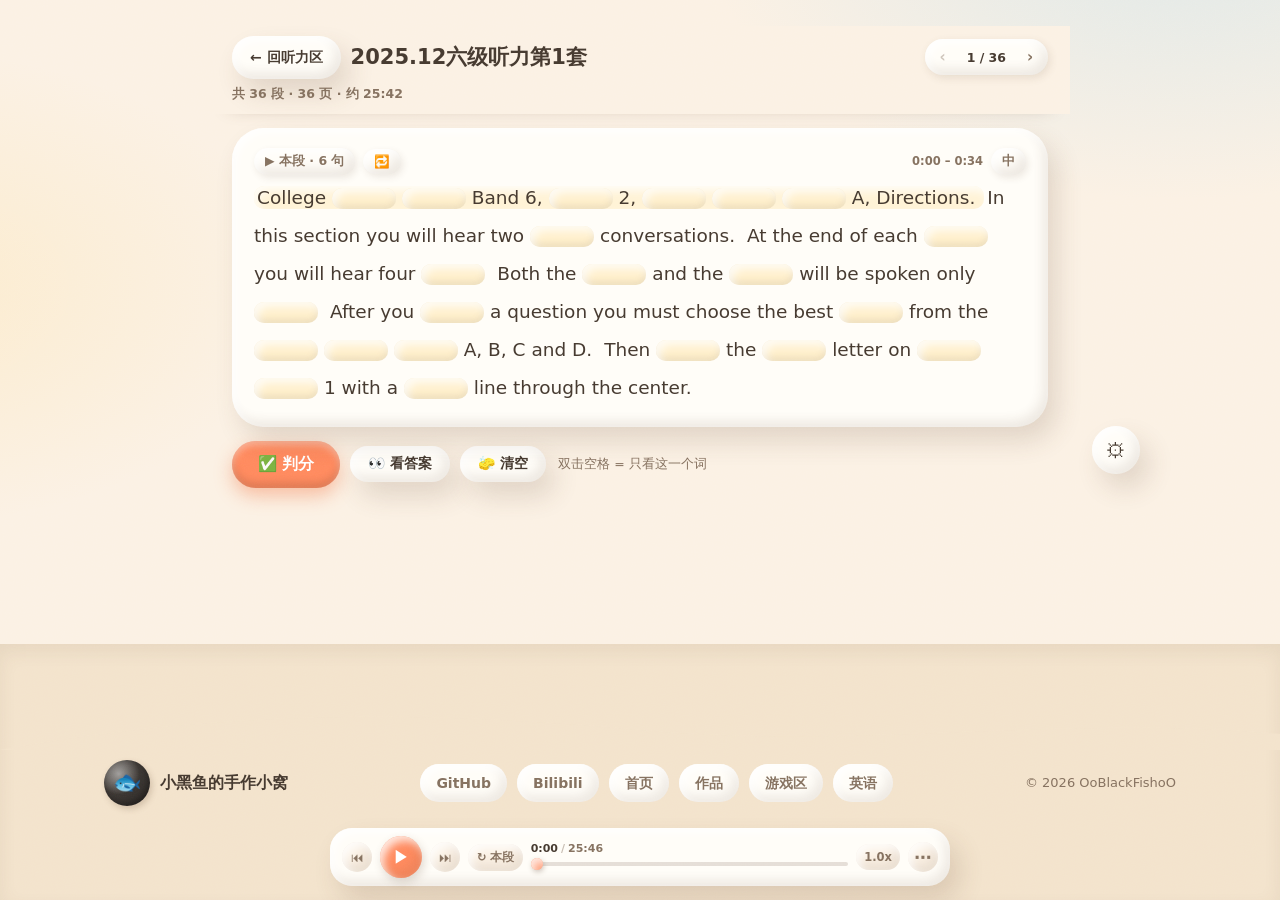
==== commit 3a16e390: "新增：听力练习页键盘快捷键、单词级查看答案与音量调节 - 键盘：空格播放/暂停，左右方向键上一句/下一句，PageUp/PageDown 翻页；输入框内不拦截 - 单词：双击（手机双击轻点）只揭晓该空" ====
--- a/english/listening/cet6-202512-set1/index.html
+++ b/english/listening/cet6-202512-set1/index.html
@@ -64,6 +64,7 @@
 /* ---- 填空框 ---- */
 input.blank{border:0;background:#FFF0CC;padding:1px 8px;font-size:16px;font-family:var(--font);
   width:auto;min-width:3.8em;text-align:center;border-radius:10px;color:var(--ink);font-weight:700;
+  touch-action:manipulation;
   box-shadow:var(--clay-in-light),inset 0 -3px 6px rgba(93,63,43,.12)}
 input.blank:focus{outline:0;background:var(--butter)}
 input.blank.ok{background:#DFF5E9;box-shadow:var(--clay-in-light),inset 0 -3px 6px rgba(39,153,84,.22)}
@@ -71,6 +72,7 @@
 
 /* ---- 判分操作条 ---- */
 .actionbar{display:flex;align-items:center;gap:10px;flex-wrap:wrap;margin:14px 0 0}
+.peek-hint{font-size:12px;margin-left:2px}
 .score-chip{display:inline-block;padding:7px 18px;border-radius:999px;background:var(--butter);
   font-weight:900;font-size:13.5px;margin-left:auto;
   box-shadow:var(--clay-in-light),var(--clay-in-dark),3px 5px 10px rgba(93,63,43,.15)}
@@ -115,6 +117,10 @@
 .fp-row input[type=number]{width:58px;padding:4px 8px;border:0;border-radius:999px;background:var(--bg);
   font-family:var(--font);font-size:12px;font-weight:800;color:var(--ink);text-align:center;box-shadow:var(--clay-in-light)}
 .fp-row input[type=number]:disabled{opacity:.45}
+.fp-vol{flex-wrap:nowrap;gap:8px}
+.fp-vol input[type=range]{flex:1;min-width:80px;height:18px;margin:0;accent-color:var(--coral)}
+.fp-vol .vol-val{font-size:11.5px;font-weight:800;color:var(--ink-soft);min-width:36px;text-align:right;
+  font-variant-numeric:tabular-nums}
 
 /* ---- 底部播放坞（唯一播放入口） ---- */
 .dock{position:fixed;left:50%;bottom:14px;transform:translateX(-50%);z-index:65;
@@ -266,8 +272,9 @@
 
   <div class="actionbar">
     <button class="clay-btn" id="check">✅ 判分</button>
-    <button class="clay-btn ghost small" id="show">👀 看答案</button>
+    <button class="clay-btn ghost small" id="show" title="显示全部答案；双击某一个空格可以只看这一个">👀 看答案</button>
     <button class="clay-btn ghost small" id="clear">🧽 清空</button>
+    <span class="hint peek-hint">双击空格 = 只看这一个词</span>
     <span class="score-chip" id="score" style="display:none"></span>
   </div>
 </div>
@@ -308,6 +315,15 @@
         <button class="opt" type="button" data-rate="1">1.0x</button>
         <button class="opt" type="button" data-rate="1.25">1.25x</button>
         <button class="opt" type="button" data-rate="1.5">1.5x</button>
+      </div>
+    </div>
+
+    <div class="fp-group">
+      <div class="fp-label">音量</div>
+      <div class="fp-row fp-vol">
+        <span id="volIcon">🔊</span>
+        <input type="range" id="volume" min="0" max="100" step="5" value="100" aria-label="音量">
+        <span class="vol-val" id="volVal">100%</span>
       </div>
     </div>
 
@@ -437,7 +453,7 @@
   var holdPage = false;      /* 手动翻页后先不跟着音频自动跳页 */
 
   /* 全站共享的设置：page = 每页放什么，seg = 段内怎么切 */
-  var SET = { page: "q", seg: "full", rate: 1, follow: true, blank: "mid", mode: "random", skip: true, everyN: 7 };
+  var SET = { page: "q", seg: "full", rate: 1, volume: 1, follow: true, blank: "mid", mode: "random", skip: true, everyN: 7 };
   var DENSITY = { low: 25, mid: 45, high: 70, max: 95 };
   var DENSITY_LABEL = { low: "少（25%）", mid: "中（45%）", high: "多（70%）", max: "极多（95%，接近默写）" };
 
@@ -522,6 +538,15 @@
     $("everyN").disabled = SET.mode !== "everyN";
     audio.playbackRate = Number(SET.rate) || 1;
     $("tcRate").textContent = (Number(SET.rate) === 1 ? "1.0" : String(SET.rate)) + "x";
+    var vol = Number(SET.volume);
+    if (!isFinite(vol) || vol < 0) vol = 0;
+    if (vol > 1) vol = 1;
+    SET.volume = vol;
+    audio.volume = vol;
+    var volPct = Math.round(vol * 100);
+    $("volume").value = volPct;
+    $("volVal").textContent = volPct + "%";
+    $("volIcon").textContent = volPct === 0 ? "🔇" : (volPct < 50 ? "🔉" : "🔊");
     saveSettings();
   }
 
@@ -768,10 +793,22 @@
   $("prevPage").addEventListener("click", function () { showPage(page - 1, true); });
   $("nextPage").addEventListener("click", function () { showPage(page + 1, true); });
   document.addEventListener("keydown", function (e) {
+    if (e.ctrlKey || e.metaKey || e.altKey) return;
     var tag = document.activeElement && document.activeElement.tagName;
     if (tag === "INPUT" || tag === "TEXTAREA" || tag === "SELECT") return;
-    if (e.key === "ArrowLeft") showPage(page - 1, true);
-    else if (e.key === "ArrowRight") showPage(page + 1, true);
+    if (e.key === " " || e.code === "Space") {
+      if (tag === "BUTTON") return;          /* 焦点在按钮上时，空格交给按钮自己 */
+      e.preventDefault();                    /* 别让空格把页面滚下去 */
+      $("mb-play").click();
+    } else if (e.key === "ArrowLeft") {
+      e.preventDefault(); stepSen(-1);
+    } else if (e.key === "ArrowRight") {
+      e.preventDefault(); stepSen(1);
+    } else if (e.key === "PageUp") {
+      e.preventDefault(); showPage(page - 1, true);
+    } else if (e.key === "PageDown") {
+      e.preventDefault(); showPage(page + 1, true);
+    }
   });
 
   /* ---------- 跟听 ---------- */
@@ -956,6 +993,15 @@
     SET.rate = Number(b.dataset.rate);
     syncChips();
   });
+  $("volume").addEventListener("input", function () {
+    var v = Number(this.value) / 100;
+    SET.volume = v;
+    audio.volume = v;
+    var pct = Math.round(v * 100);
+    $("volVal").textContent = pct + "%";
+    $("volIcon").textContent = pct === 0 ? "🔇" : (pct < 50 ? "🔉" : "🔊");
+  });
+  $("volume").addEventListener("change", function () { syncChips(); });
   $("blankChips").addEventListener("click", function (e) {
     var b = e.target.closest(".opt"); if (!b) return;
     if (SET.mode === "everyN") { toast("当前是「每隔 N 词」，密度档位不生效"); return; }
@@ -1085,6 +1131,43 @@
   }
   document.addEventListener("input", function (e) {
     if (e.target.classList && e.target.classList.contains("blank")) { fitBlank(e.target); scheduleSave(); }
+  });
+
+  /* ---------- 单词级查看答案：双击 / 双击轻点 / Shift+Enter ---------- */
+  function peekBlank(inp) {
+    if (!inp || !inp.dataset || !inp.dataset.ans) return;
+    inp.value = inp.dataset.ans;
+    inp.classList.remove("bad");
+    fitBlank(inp, true);
+    if (inp.select) inp.select();
+    saveState(true);
+  }
+  $("pages").addEventListener("dblclick", function (e) {
+    var t = e.target;
+    if (!t.classList || !t.classList.contains("blank")) return;
+    e.preventDefault();
+    peekBlank(t);
+  });
+  /* iOS 上双击输入框不一定给 dblclick，这里自己认触摸连点 */
+  var lastTap = { id: "", t: 0, x: 0, y: 0 };
+  $("pages").addEventListener("pointerup", function (e) {
+    if (e.pointerType !== "touch") return;
+    var t = e.target;
+    if (!t.classList || !t.classList.contains("blank")) return;
+    var now = Date.now();
+    if (lastTap.id === t.dataset.id && now - lastTap.t < 350 &&
+        Math.abs(e.clientX - lastTap.x) < 24 && Math.abs(e.clientY - lastTap.y) < 24) {
+      peekBlank(t);
+      lastTap.id = "";
+    } else {
+      lastTap = { id: t.dataset.id, t: now, x: e.clientX, y: e.clientY };
+    }
+  });
+  $("pages").addEventListener("keydown", function (e) {
+    if (e.key === "Enter" && e.shiftKey && e.target.classList && e.target.classList.contains("blank")) {
+      e.preventDefault();
+      peekBlank(e.target);
+    }
   });
   $("saveNow").addEventListener("click", function () { saveState(false); });
   $("clearProg").addEventListener("click", function () {
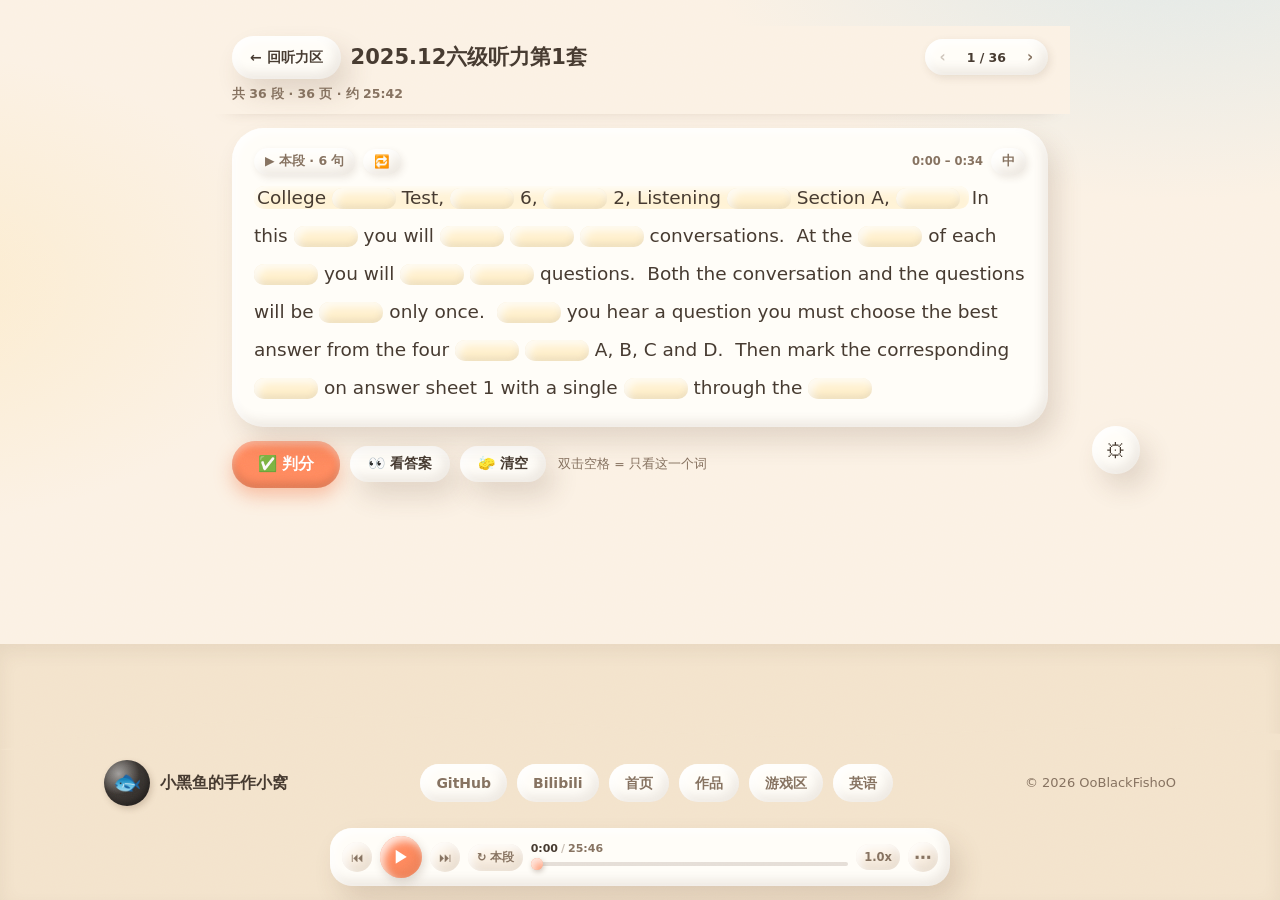
==== commit 63bf261d: "听力练习页：空格归播放键、去掉焦点黑框、循环当前句、新增 0.9x - 修复：点过某个按钮后按空格，空格会去「再点一次」那个按钮。现在空格固定为   播放/暂停，只有文本框、下拉框才保留空格；长按空格" ====
--- a/english/listening/cet6-202512-set1/index.html
+++ b/english/listening/cet6-202512-set1/index.html
@@ -312,6 +312,7 @@
       <div class="fp-chips" id="rateChips">
         <button class="opt" type="button" data-rate="0.5">0.5x</button>
         <button class="opt" type="button" data-rate="0.75">0.75x</button>
+        <button class="opt" type="button" data-rate="0.9">0.9x</button>
         <button class="opt" type="button" data-rate="1">1.0x</button>
         <button class="opt" type="button" data-rate="1.25">1.25x</button>
         <button class="opt" type="button" data-rate="1.5">1.5x</button>
@@ -680,6 +681,17 @@
     if (!s.words || !s.words.length) host.textContent = s.text || "";
   }
 
+  /* 段条里「当前这一句」是哪一句：优先正在播（高亮）的那句，其次播放头落在的那句，最后退回第一句。
+     供 🔁 只循环当前句使用。 */
+  function currentSenIn(box, sents) {
+    if (curSen && curSen.el && box.contains(curSen.el)) return curSen;
+    var t = audio.currentTime;
+    for (var i = 0; i < sents.length; i++) {
+      if (t >= sents[i].start && t < sents[i].end) return sents[i];
+    }
+    return sents[0];
+  }
+
   function renderPages(sel) {
     var host = $("pages"); host.innerHTML = ""; SENTENCES = []; BLANKS = {};
     PAGES.forEach(function (pgo, pi) {
@@ -698,7 +710,7 @@
         var t0 = sents[0].start, t1 = sents[sents.length - 1].end;
         var bar = document.createElement("div"); bar.className = "segbar";
         bar.innerHTML = '<button class="segbtn play" type="button">▶ ' + (multi ? ("本段 · " + sents.length + " 句") : "本句") + '</button>' +
-          '<button class="segbtn loopBtn" type="button" title="循环' + (multi ? "本段" : "这句") + '">🔁</button>' +
+          '<button class="segbtn loopBtn" type="button" title="' + (multi ? "循环当前这一句" : "循环这句") + '">🔁</button>' +
           '<span class="time">' + fmt(t0) + ' – ' + fmt(t1) + '</span>';
         var hasZh = sents.some(function (s) { return s.zh; });
         if (hasZh) {
@@ -722,9 +734,15 @@
         bar.querySelector(".play").addEventListener("click", function () { seekPlay(t0); });
         bar.querySelector(".loopBtn").addEventListener("click", function () {
           var on = !box.classList.contains("looping");
-          box.classList.toggle("looping", on);
-          if (on) { loopSeg = { start: t0, end: t1 }; seekPlay(t0); }
-          else if (loopSeg && loopSeg.start === t0) { loopSeg = null; }
+          /* 同一时刻只让一处在循环：先把别处的循环标记收掉 */
+          document.querySelectorAll(".seg.looping").forEach(function (el) { el.classList.remove("looping"); });
+          if (!on) { loopSeg = null; return; }
+          /* 只循环「当前这一句」，不再把整段的多句一起循环 */
+          var pick = currentSenIn(box, sents);
+          box.classList.add("looping");
+          loopSeg = { start: pick.start, end: pick.end };
+          seekPlay(pick.start);
+          if (multi) toast("🔁 只循环这一句");
         });
         var zhB = bar.querySelector(".zhBtn");
         if (zhB) zhB.addEventListener("click", function () {
@@ -792,13 +810,33 @@
   }
   $("prevPage").addEventListener("click", function () { showPage(page - 1, true); });
   $("nextPage").addEventListener("click", function () { showPage(page + 1, true); });
+  /* 焦点是不是「鼠标点出来」的。鼠标点过按钮后焦点会留在按钮上，
+     这时一按空格，浏览器会给它套上默认黑框（:focus-visible 被打开）。 */
+  var focusByPointer = false;
+  document.addEventListener("pointerdown", function () { focusByPointer = true; }, true);
+  document.addEventListener("keydown", function (e) { if (e.key === "Tab") focusByPointer = false; }, true);
+
+  /* 焦点是否停在「确实需要空格」的控件上：文本框要打字、下拉框要展开，空格得留给它们。
+     而按钮和滑杆（进度/音量 range）不需要空格，所以空格一律归播放键。 */
+  function isTypingTarget() {
+    var el = document.activeElement;
+    var tag = el && el.tagName;
+    if (tag === "TEXTAREA" || tag === "SELECT") return true;
+    return tag === "INPUT" && !/^(range|checkbox|radio|button|submit|reset)$/i.test(el.type || "text");
+  }
+
   document.addEventListener("keydown", function (e) {
     if (e.ctrlKey || e.metaKey || e.altKey) return;
-    var tag = document.activeElement && document.activeElement.tagName;
-    if (tag === "INPUT" || tag === "TEXTAREA" || tag === "SELECT") return;
+    if (isTypingTarget()) return;
     if (e.key === " " || e.code === "Space") {
-      if (tag === "BUTTON") return;          /* 焦点在按钮上时，空格交给按钮自己 */
-      e.preventDefault();                    /* 别让空格把页面滚下去 */
+      /* 空格永远只控制播放/暂停：点过的按钮会留着焦点，一旦放行，空格就会去「再点一次」那个按钮。
+         按钮仍然可以用 Enter 触发；填空框里的空格照常打字（上面已提前返回）。 */
+      e.preventDefault();                    /* 不滚动页面，也不激活焦点所在的按钮 */
+      if (e.repeat) return;                  /* 长按空格不来回切播放/暂停 */
+      /* 鼠标点出来的焦点：空格又不激活按钮，留着只会被画上黑框，直接松掉；
+         键盘 Tab 过来的焦点保留，那边要靠焦点环指示位置。 */
+      var ae = document.activeElement;
+      if (focusByPointer && ae && ae.tagName === "BUTTON") ae.blur();
       $("mb-play").click();
     } else if (e.key === "ArrowLeft") {
       e.preventDefault(); stepSen(-1);
@@ -809,6 +847,15 @@
     } else if (e.key === "PageDown") {
       e.preventDefault(); showPage(page + 1, true);
     }
+  });
+
+  /* 空格兜底：有的浏览器把按钮的激活放在 keyup 才派发，这里再拦一道，
+     保证空格不会漏到「上一个点过的按钮」身上。 */
+  document.addEventListener("keyup", function (e) {
+    if (e.key !== " " && e.code !== "Space") return;
+    if (e.ctrlKey || e.metaKey || e.altKey) return;
+    if (isTypingTarget()) return;
+    e.preventDefault();
   });
 
   /* ---------- 跟听 ---------- */
@@ -877,7 +924,7 @@
 
   /* ---------- 播放坞：播放 / 上一句 / 下一句 / 本句重播 ---------- */
   $("mb-play").addEventListener("click", function () {
-    if (audio.paused) { loopSeg = null; holdPage = false; audio.play(); } else audio.pause();
+    if (audio.paused) { holdPage = false; audio.play(); } else audio.pause();
   });
   $("mb-replay").addEventListener("click", function () {
     /* 真·本段：从当前句所在段的段首重播；没有当前句就取本页第一段 */
@@ -915,7 +962,7 @@
   $("mb-next").addEventListener("click", function () { stepSen(1); });
 
   /* 倍速：点一下切下一档（完整档位在设置球里） */
-  var RATES = [0.5, 0.75, 1, 1.25, 1.5];
+  var RATES = [0.5, 0.75, 0.9, 1, 1.25, 1.5];
   $("tcRate").addEventListener("click", function () {
     var i = RATES.indexOf(Number(SET.rate));
     if (i < 0) i = 2;
--- a/css/style.css
+++ b/css/style.css
@@ -69,6 +69,10 @@
 img { max-width: 100%; }
 
 ::selection { background: var(--butter); color: var(--ink); }
+
+/* 只有键盘聚焦（Tab / 方向键）才画焦点环：珊瑚色柔圈替掉浏览器默认的黑框。
+   鼠标点击不会触发 :focus-visible，所以动手点时不会冒框。 */
+:focus-visible { outline: 3px solid var(--coral); outline-offset: 3px; }
 
 /* ---------- 顶部黏土导航 ---------- */
 .nav {
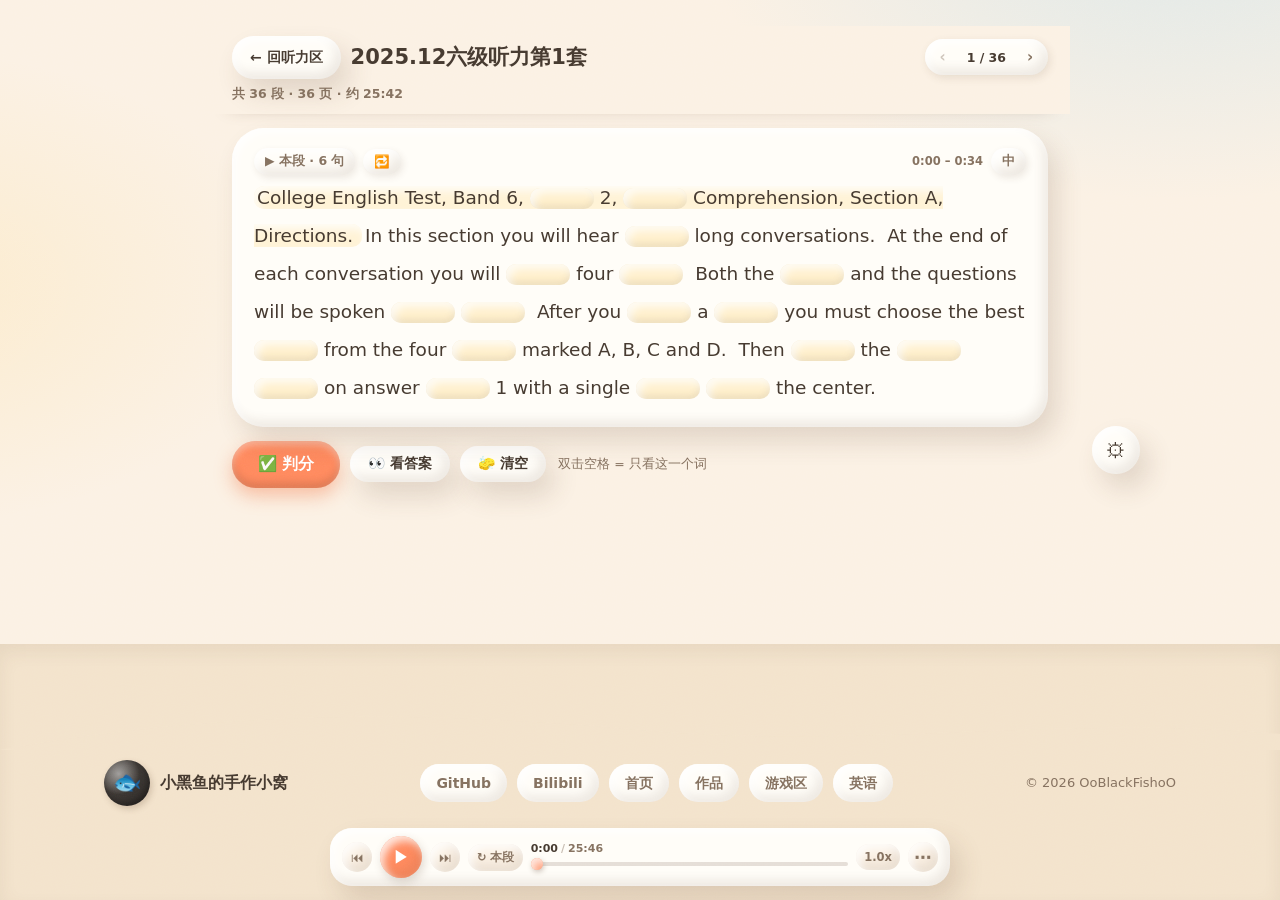
==== commit d287278f: "循环跟随句子切换：上一句/下一句后循环范围跟着走 循环激活时用上一句/下一句换句子，loopSeg 还停在旧句上， 越过旧范围就没反应（看着像循环失效），得点两次循环键才恢复。  - 新增 retar" ====
--- a/english/listening/cet6-202512-set1/index.html
+++ b/english/listening/cet6-202512-set1/index.html
@@ -692,6 +692,22 @@
     return sents[0];
   }
 
+  /* 循环激活时，把循环范围搬到某一句上。上一句/下一句切换句子后，
+     循环要跟着新句子走，否则旧范围越过就没反应了（看起来像「循环失效」）。 */
+  function retargetLoop(sen) {
+    if (!sen) return;
+    loopSeg = { start: sen.start, end: sen.end };
+    document.querySelectorAll(".seg.looping").forEach(function (el) { el.classList.remove("looping"); });
+    /* FLAT 里存的是原始数据对象（没有 el），要按 _fi 去 SENTENCES 里找它对应的那段 DOM */
+    var box = sen.el && sen.el.closest ? sen.el.closest(".seg") : null;
+    if (!box) {
+      for (var i = 0; i < SENTENCES.length; i++) {
+        if (SENTENCES[i].idx === sen._fi && SENTENCES[i].el) { box = SENTENCES[i].el.closest(".seg"); break; }
+      }
+    }
+    if (box) box.classList.add("looping");
+  }
+
   function renderPages(sel) {
     var host = $("pages"); host.innerHTML = ""; SENTENCES = []; BLANKS = {};
     PAGES.forEach(function (pgo, pi) {
@@ -953,10 +969,12 @@
     if (i < 0) return;
     var j = Math.max(0, Math.min(FLAT.length - 1, i + dir));
     if (j === i) return;
+    var keepLoop = !!loopSeg;               /* 跨页翻页会清掉循环，先记住原状态 */
     var pg = page;
     for (var k = 0; k < SENTENCES.length; k++) if (SENTENCES[k].idx === j) { pg = SENTENCES[k].page; break; }
     if (pg !== page) showPage(pg, true);
     seekPlay(FLAT[j].start);
+    if (keepLoop) retargetLoop(FLAT[j]);    /* 循环跟着走到新的一句 */
   }
   $("mb-prev").addEventListener("click", function () { stepSen(-1); });
   $("mb-next").addEventListener("click", function () { stepSen(1); });
